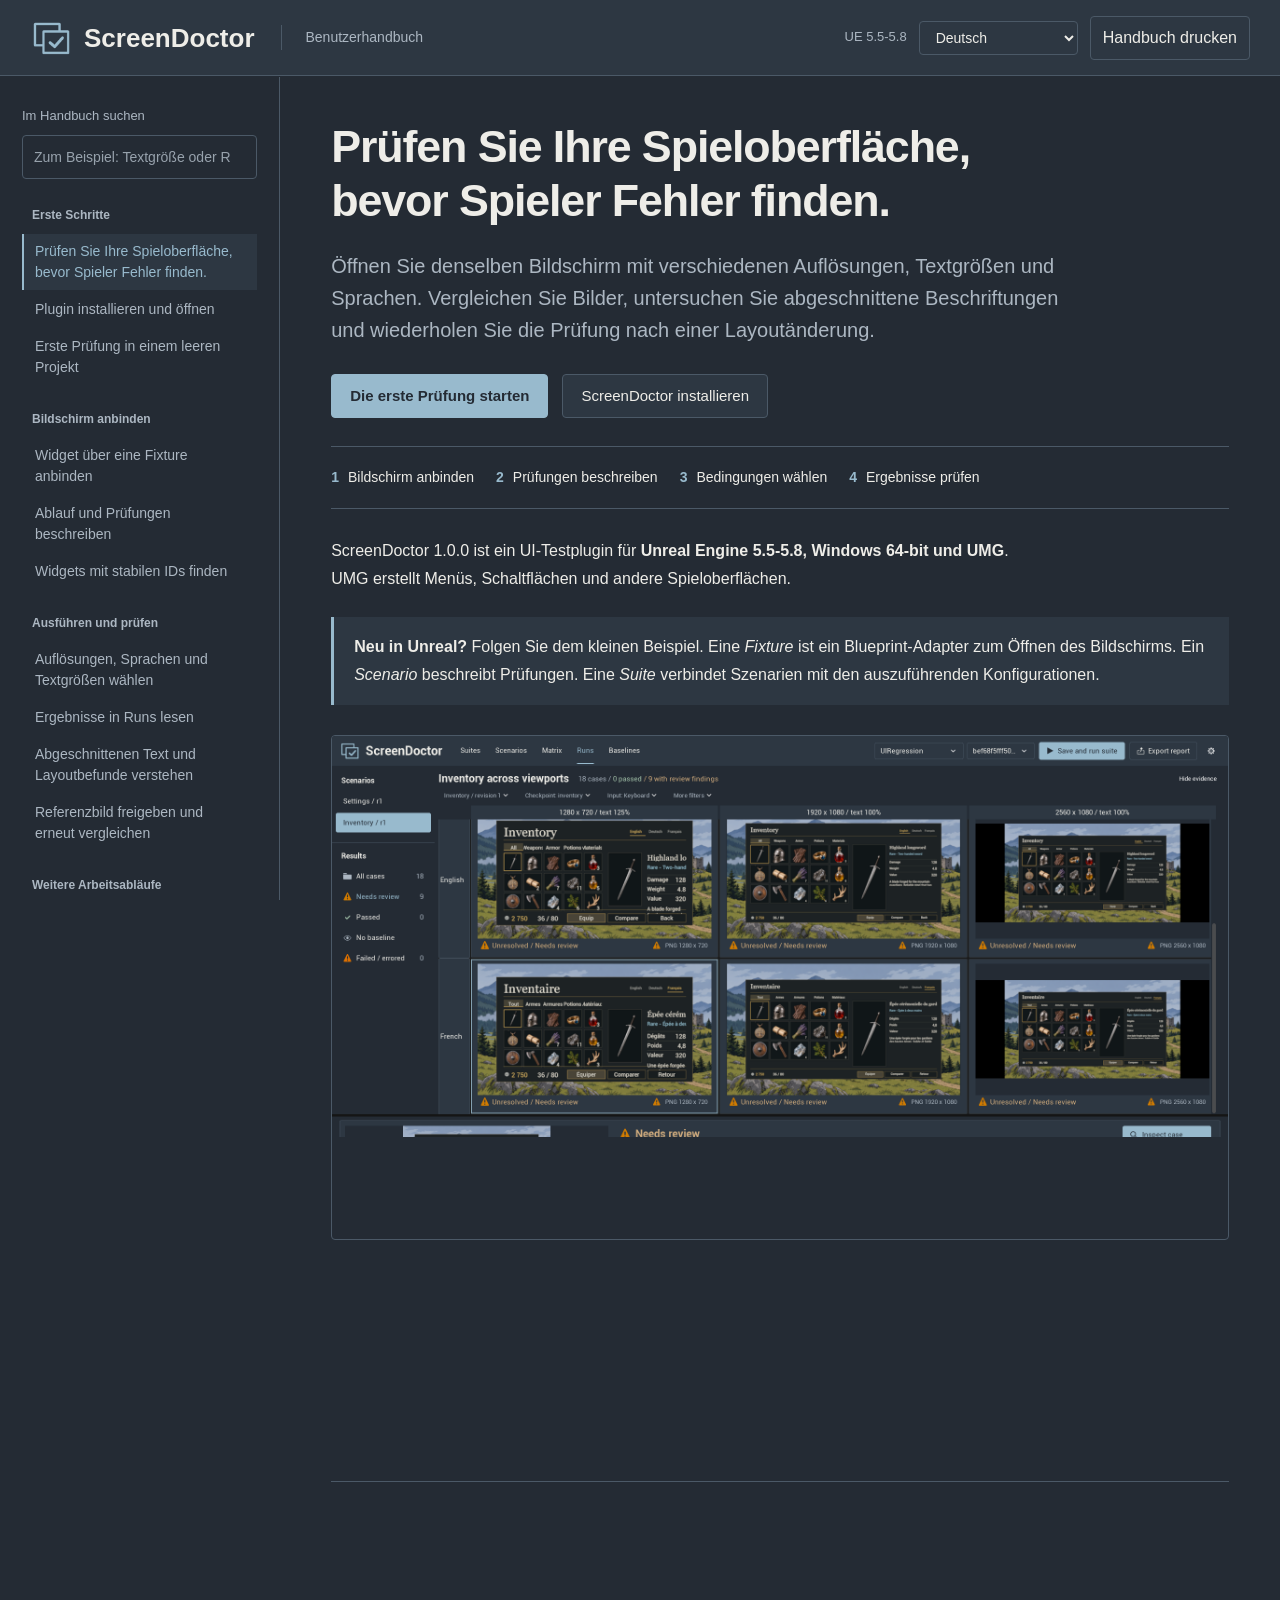
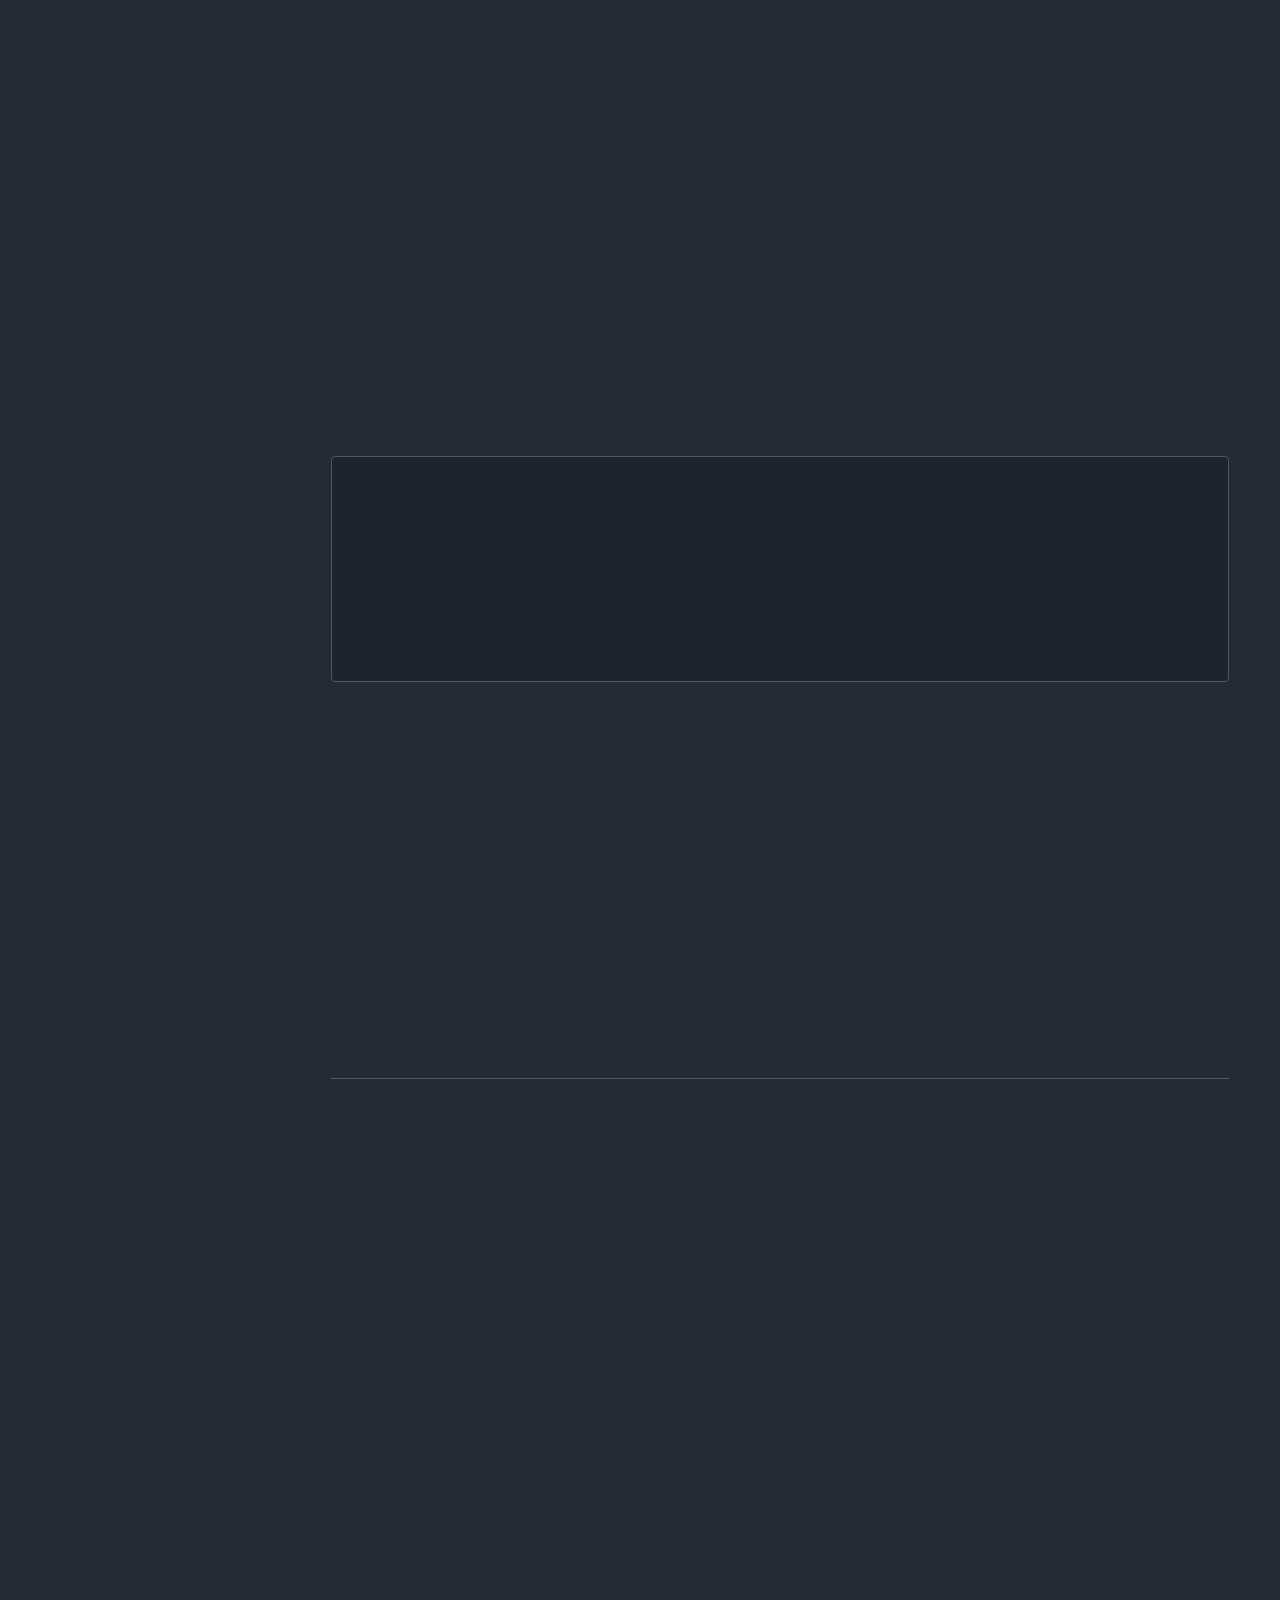
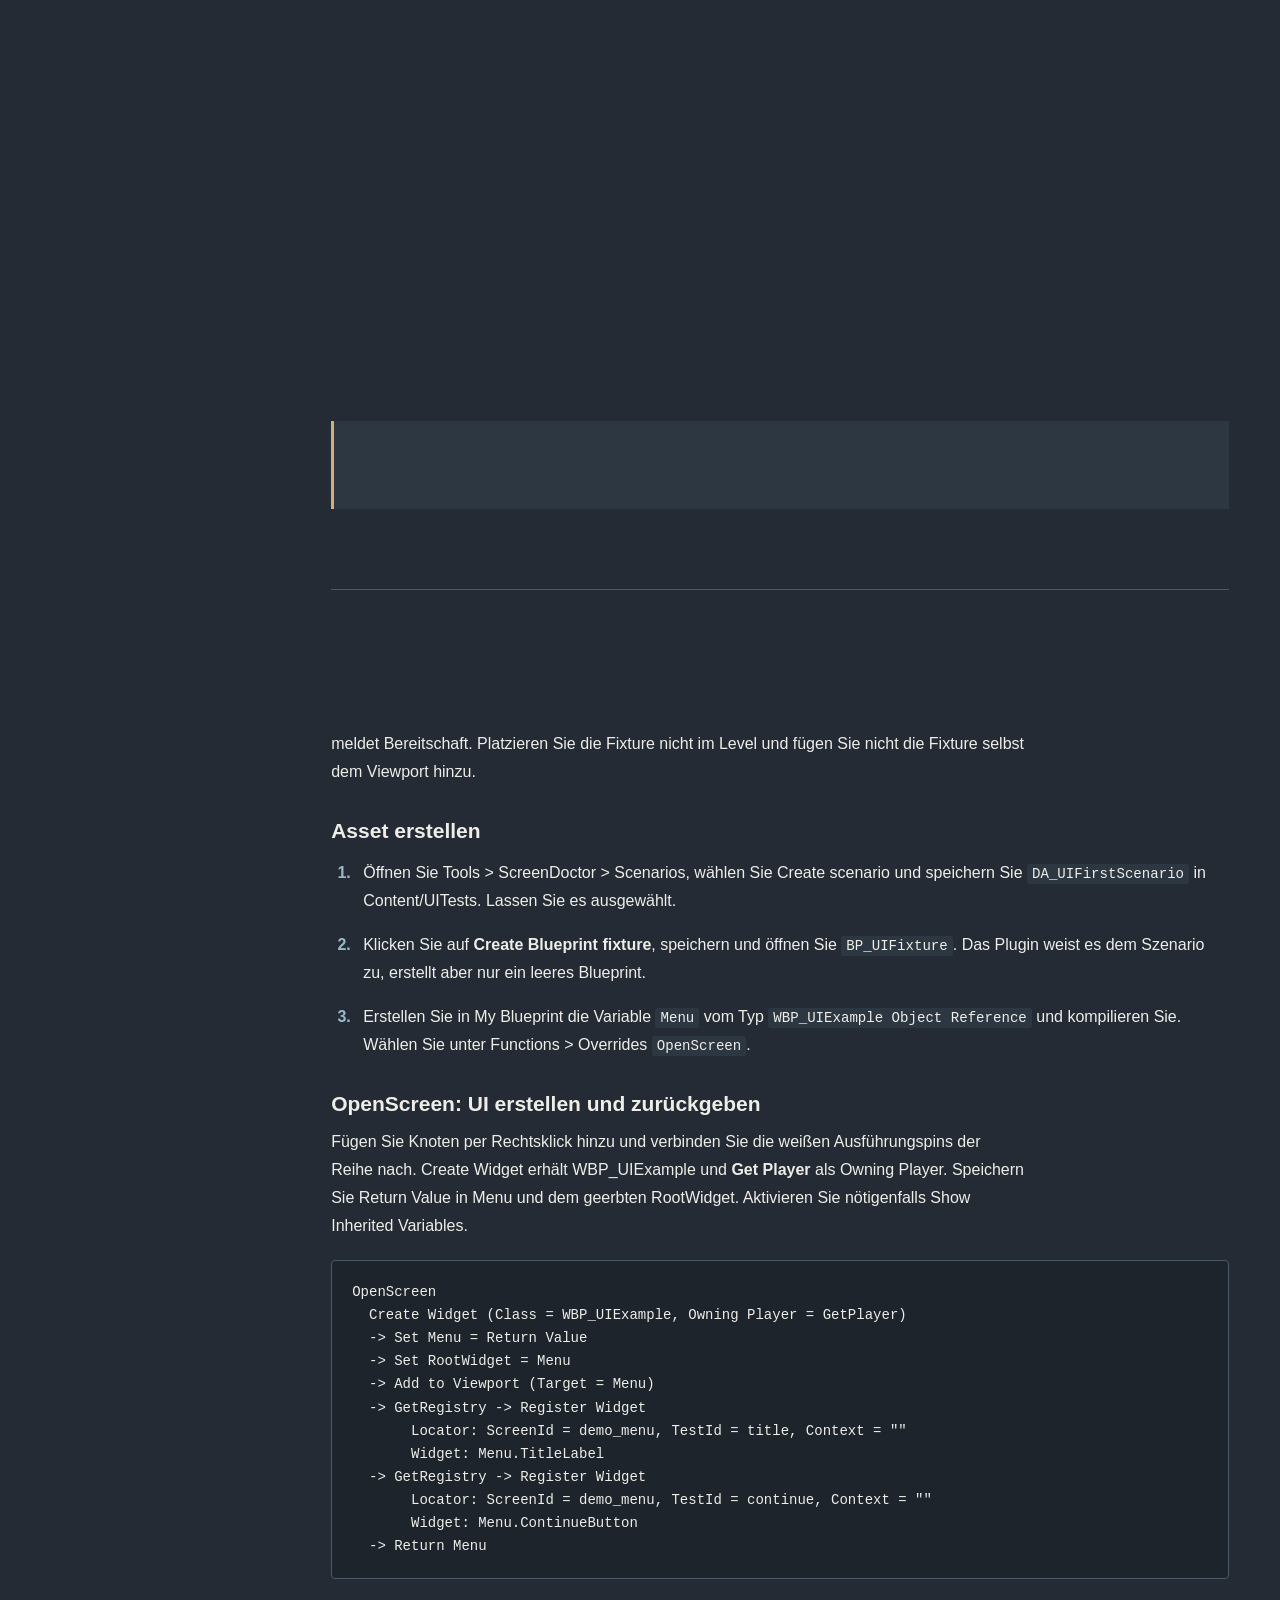
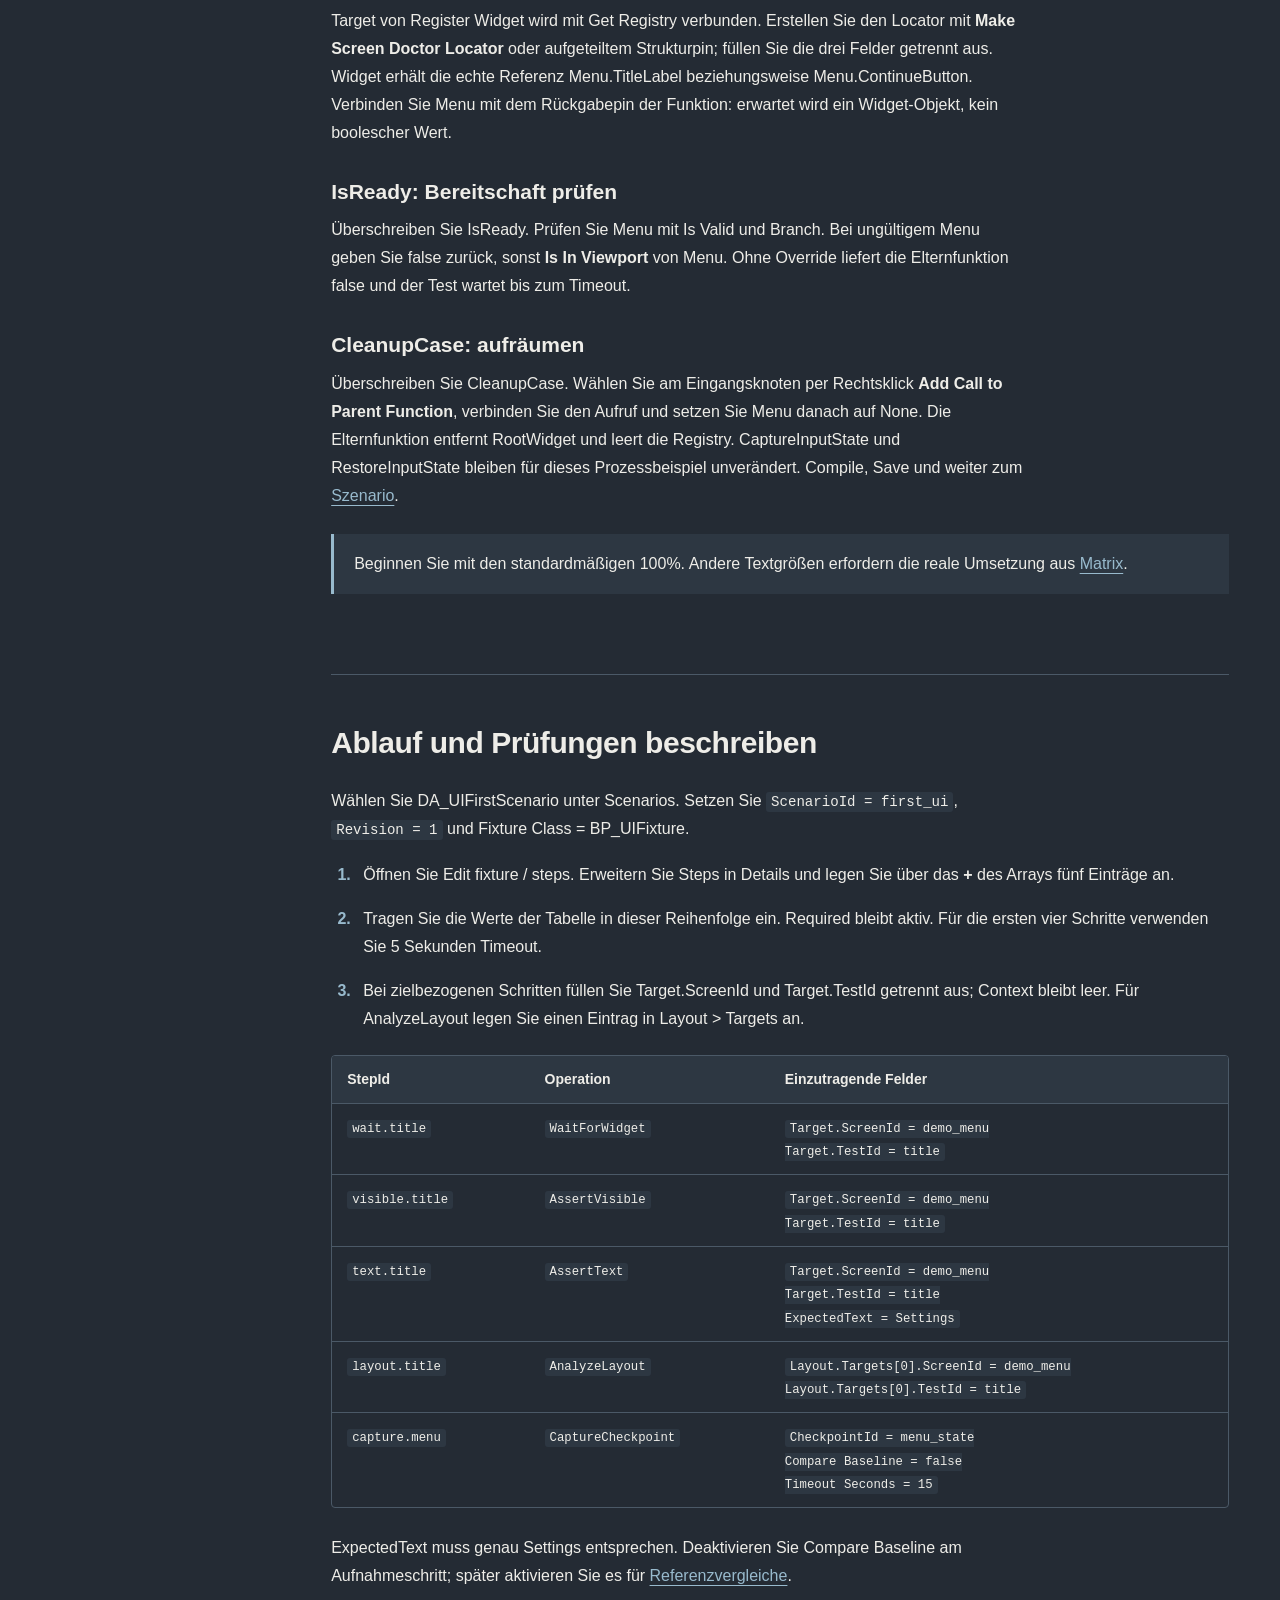
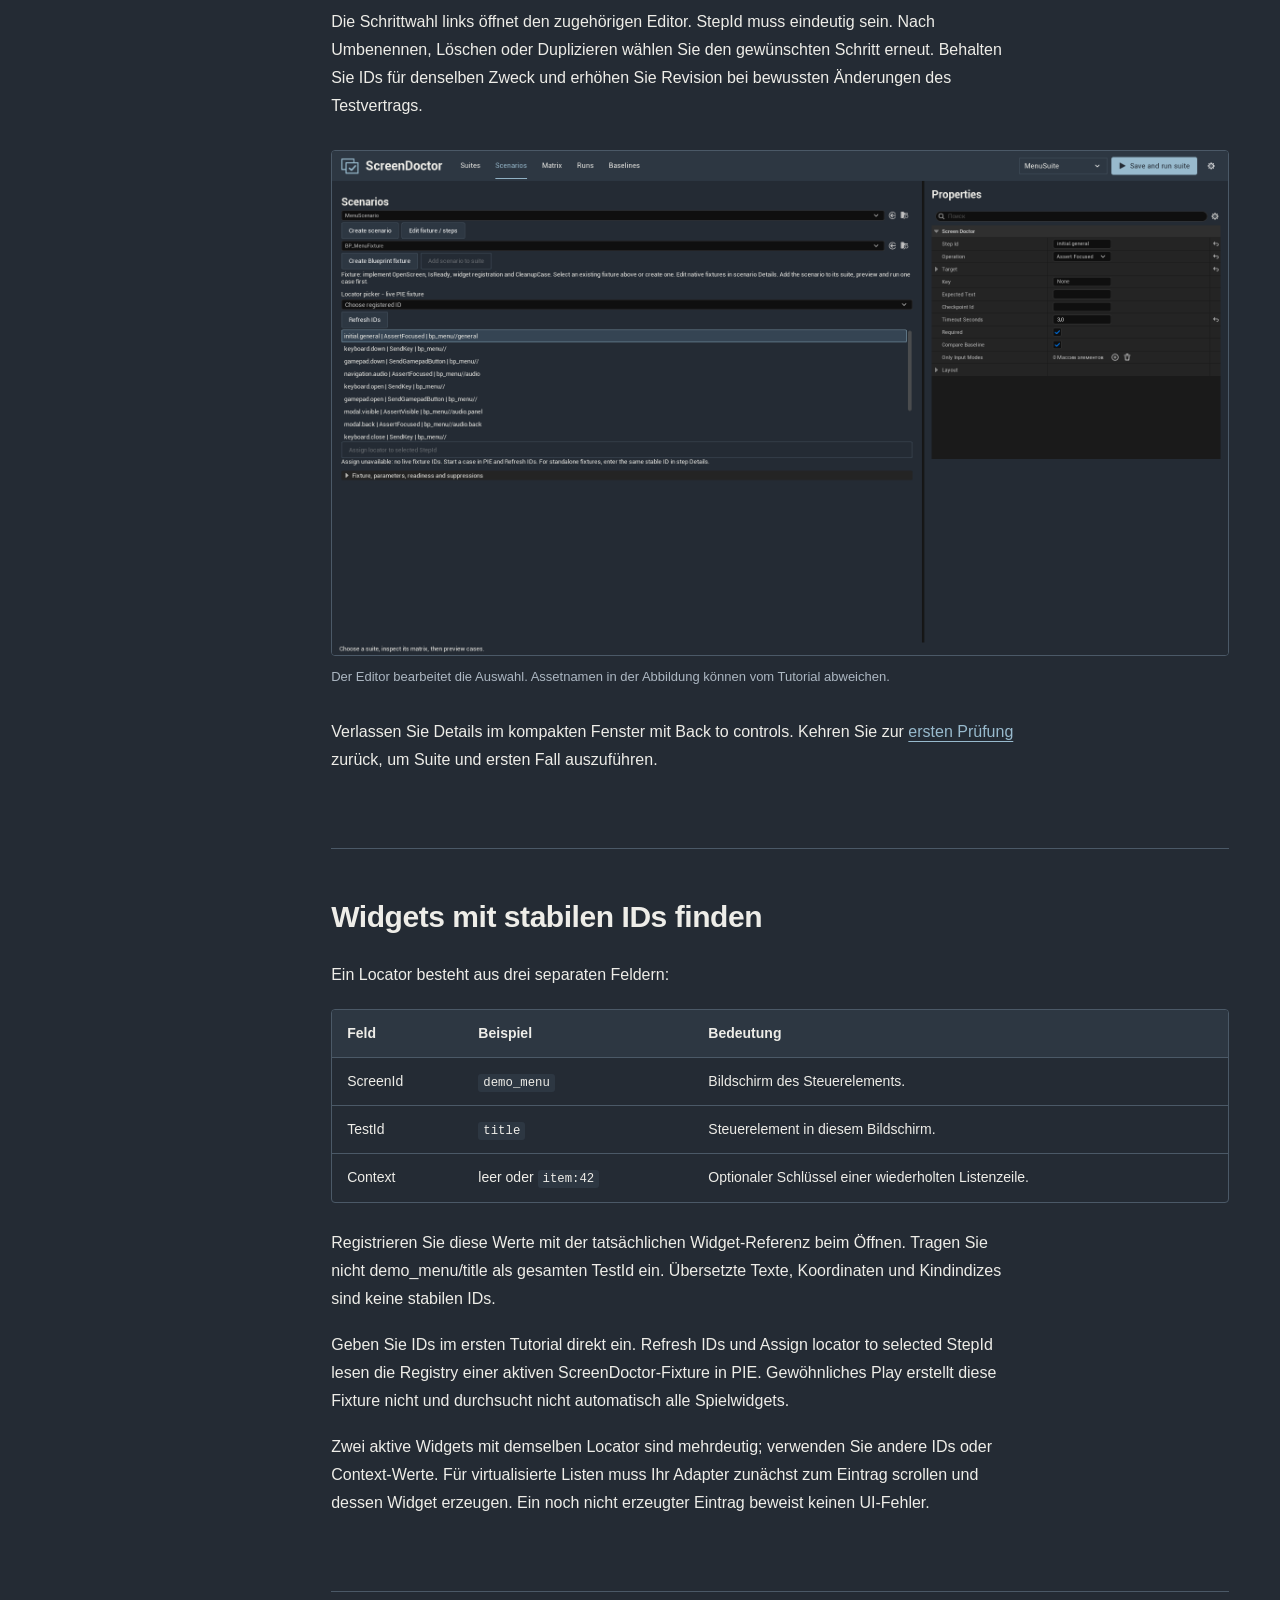
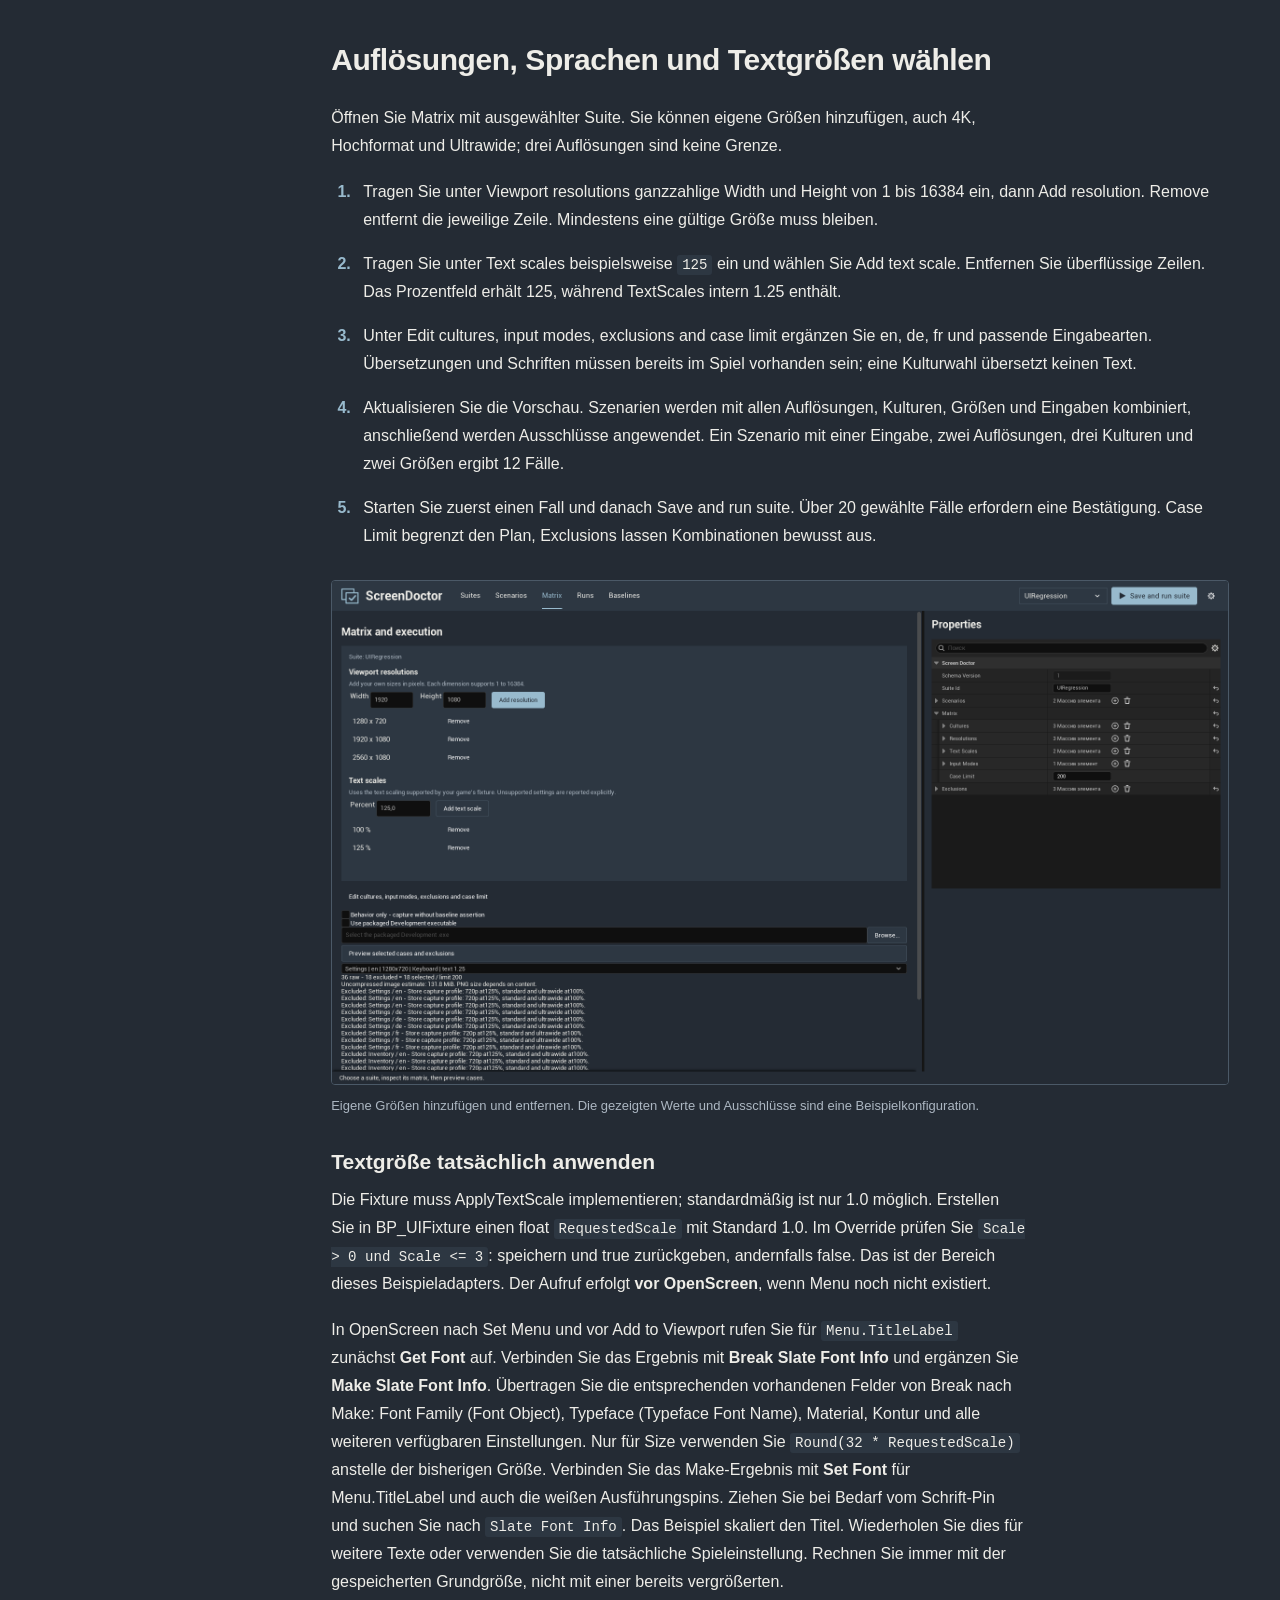
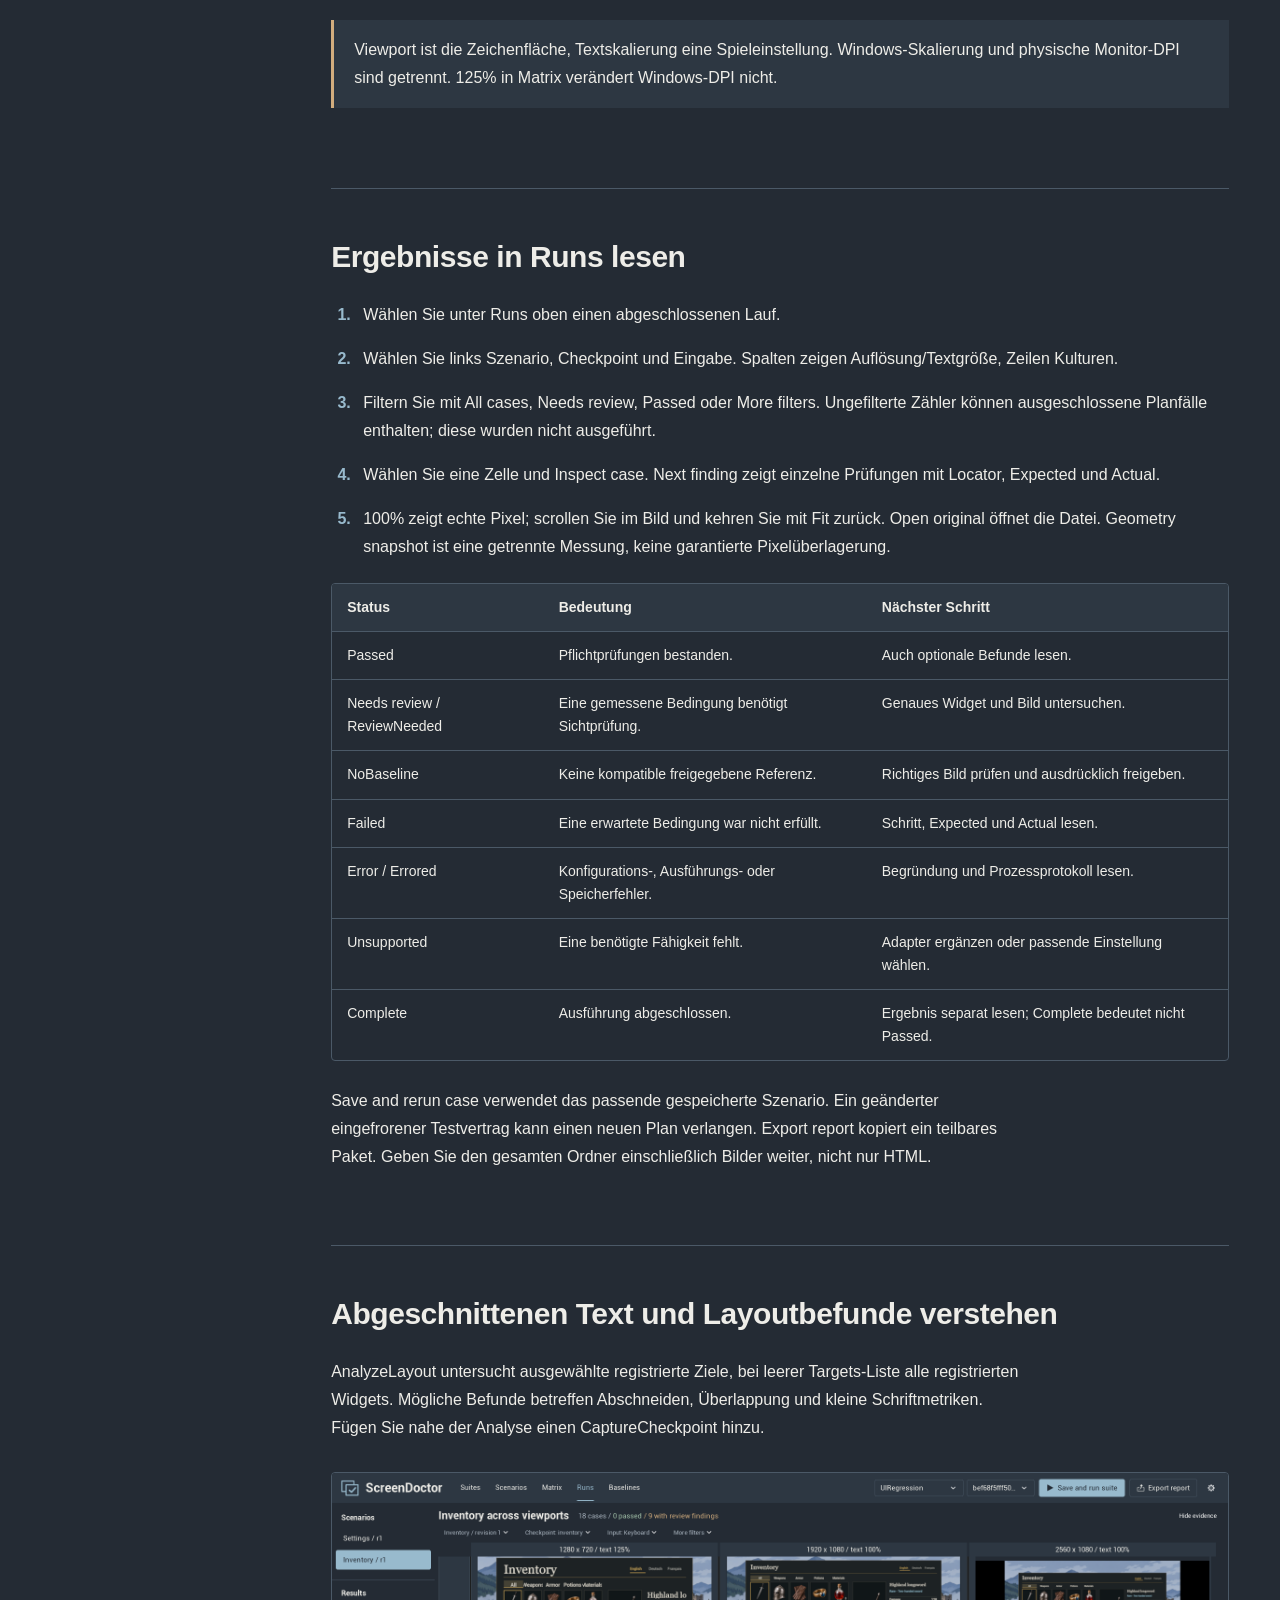
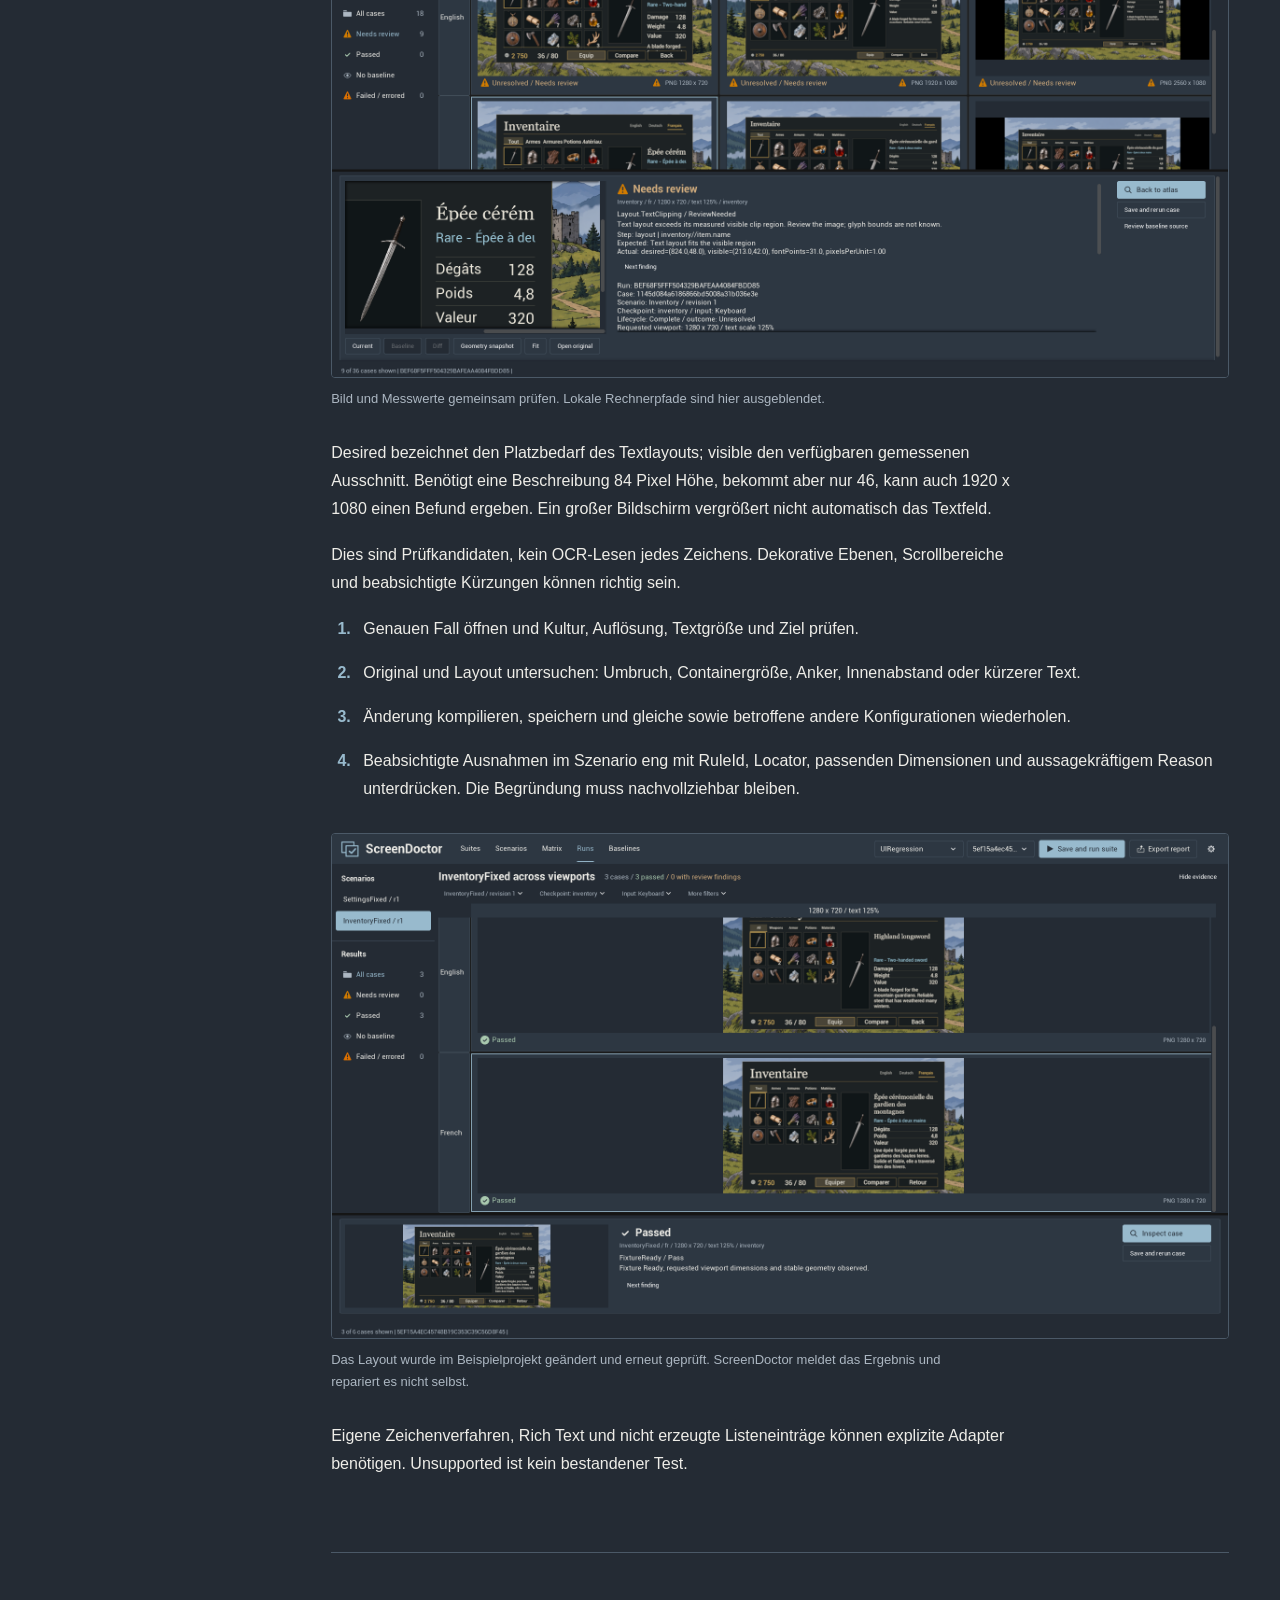
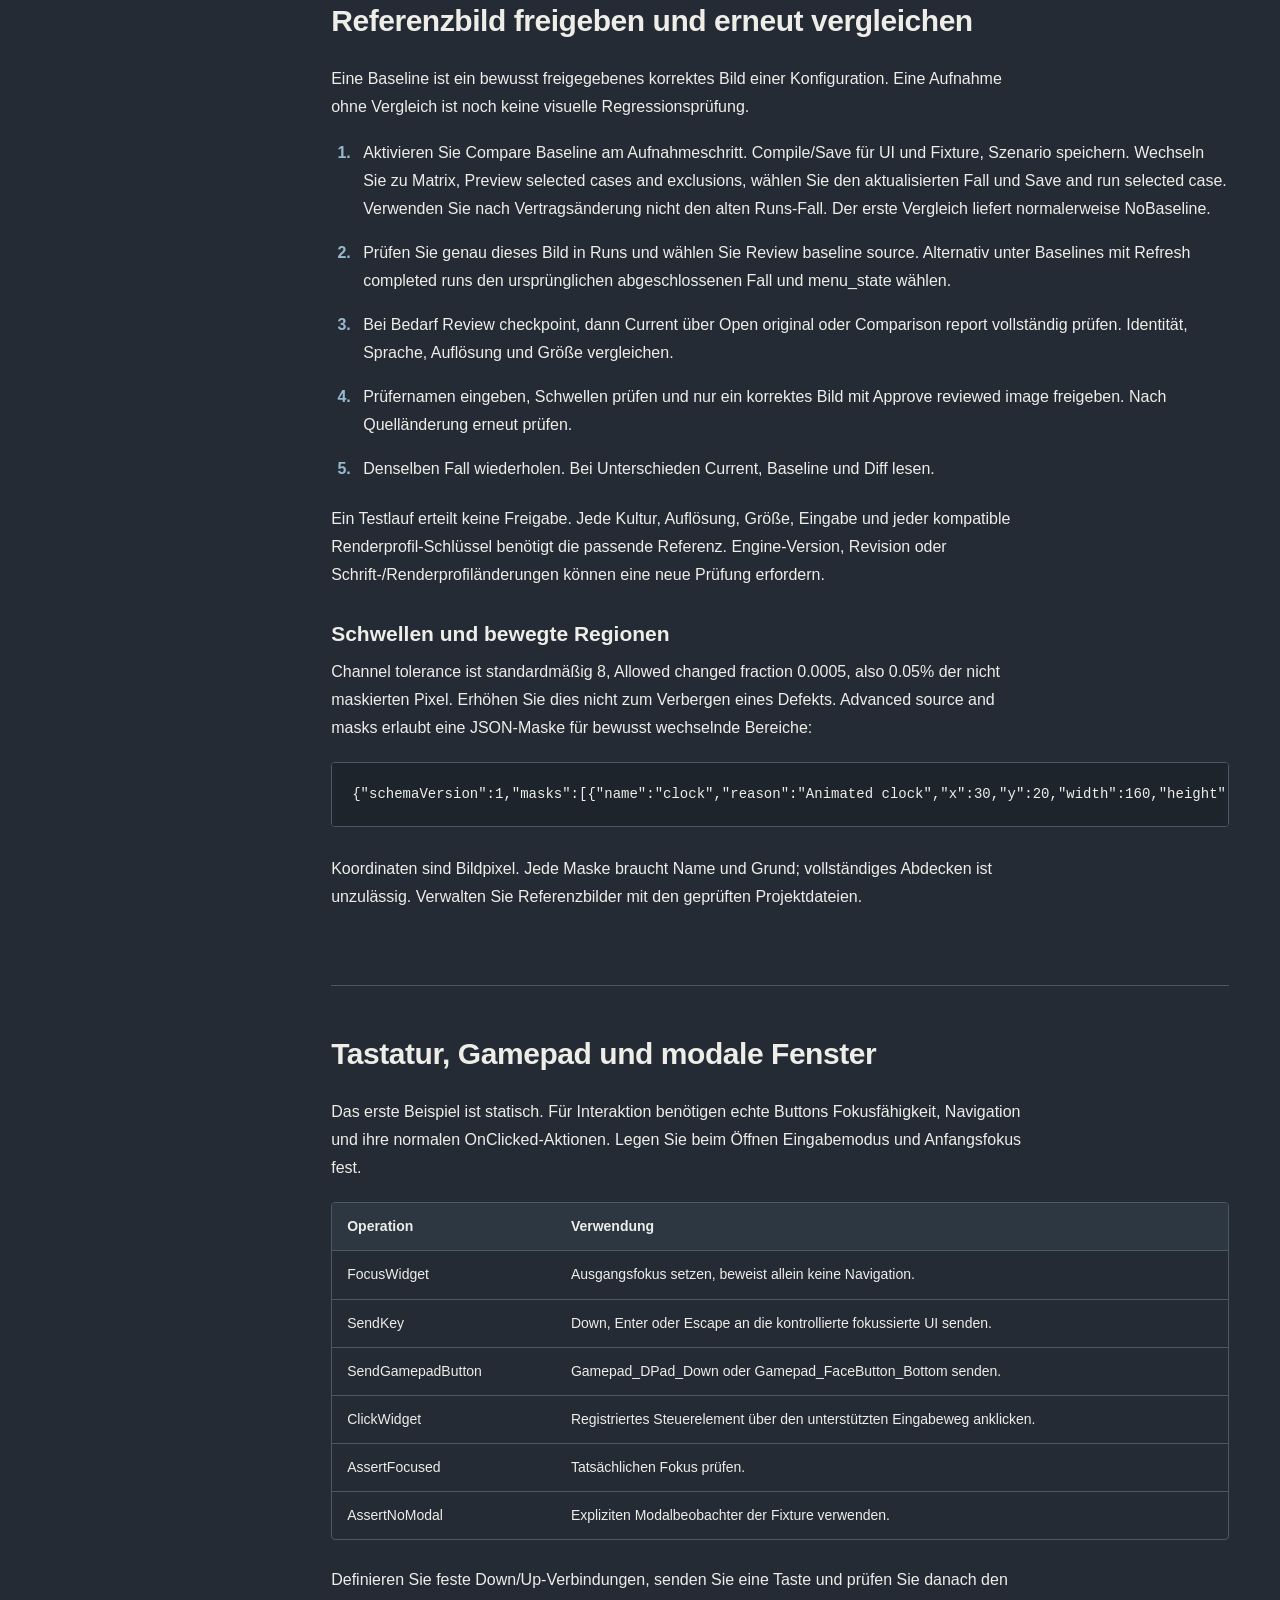
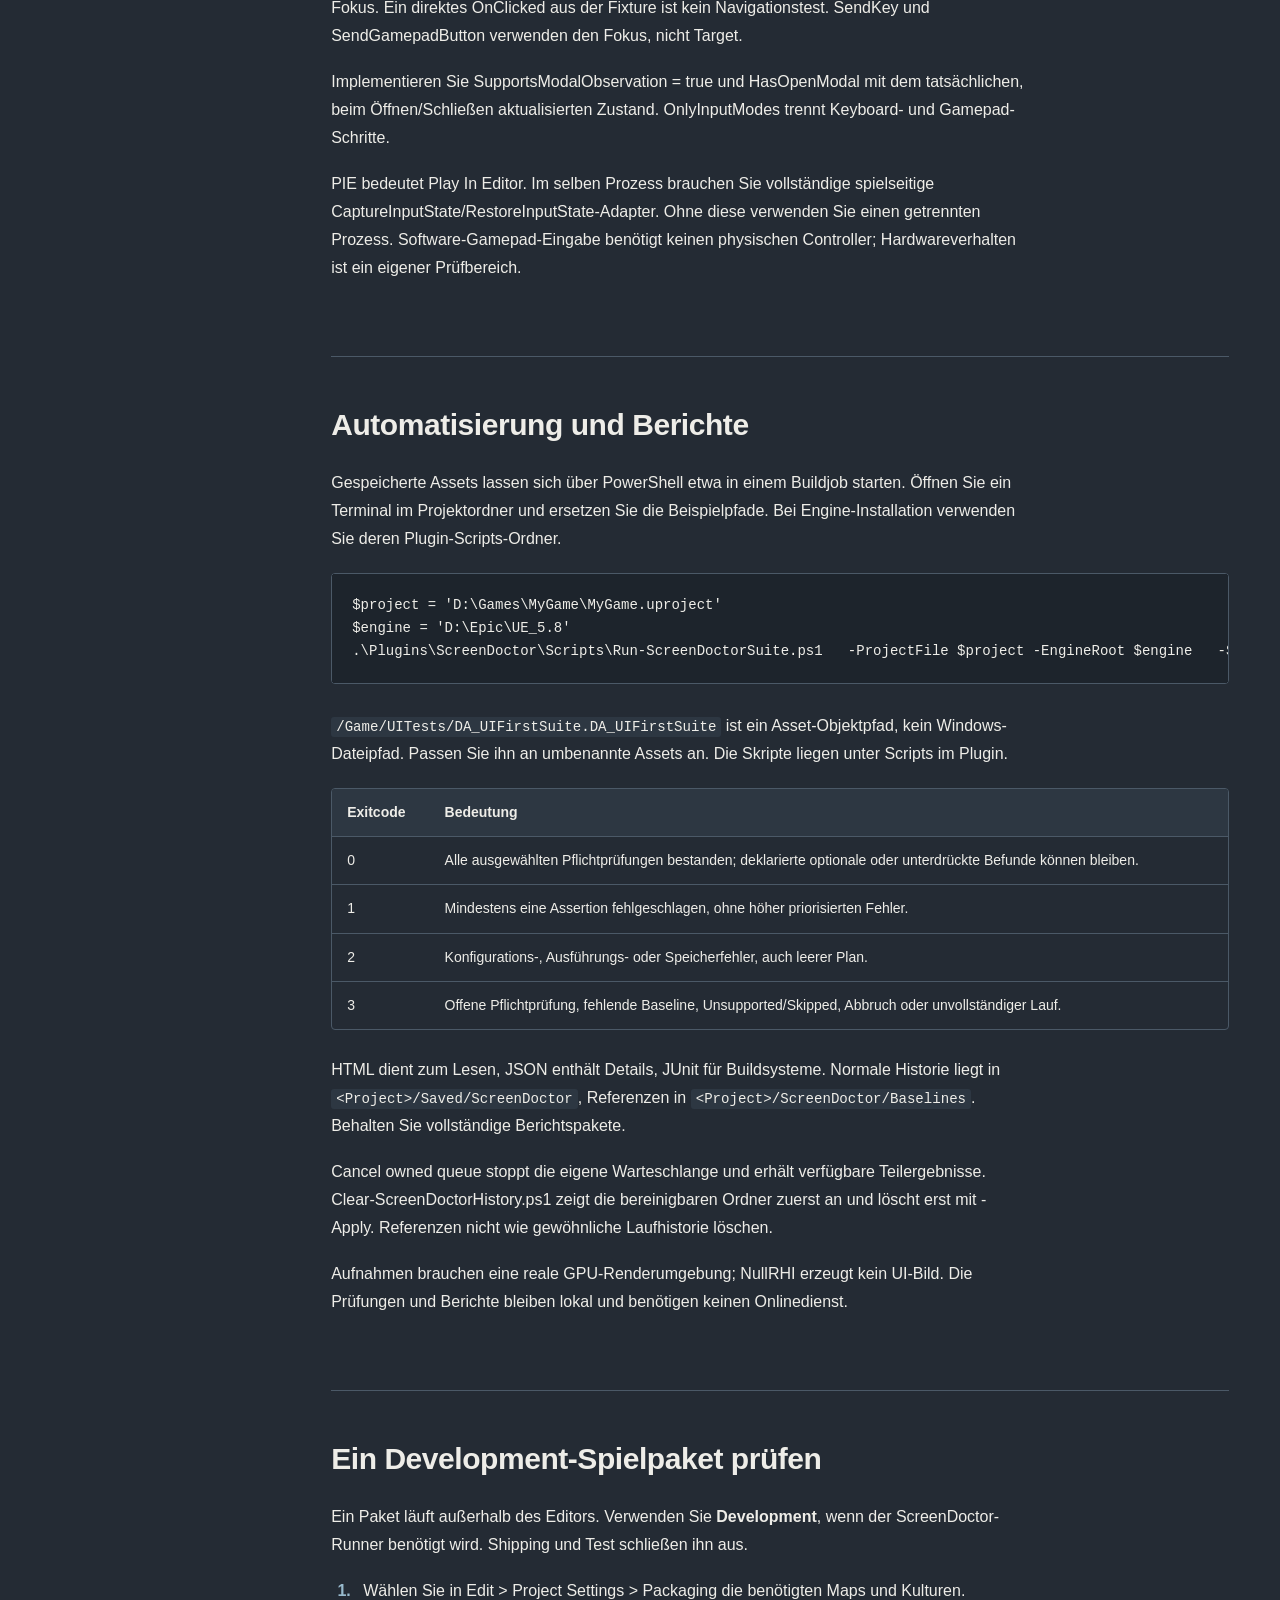
==== de/index.html @ 80ef2151 "Add ScreenDoctor user guide in nine languages" ====
<!doctype html>
<html lang="de"><head><meta charset="utf-8"><meta name="viewport" content="width=device-width,initial-scale=1"><meta name="color-scheme" content="dark"><meta name="site-root" content="../"><meta name="description" content="ScreenDoctor Schritt für Schritt: Installation, UMG-Anbindung, Auflösungen und Sprachen, Befunde prüfen und Referenzbilder freigeben."><title>ScreenDoctor | Benutzerhandbuch</title><link rel="icon" href="../assets/brand.png"><link rel="stylesheet" href="../assets/style.css"><script src="../assets/app.js" defer></script></head>
<body data-search-count="Gefundene Kapitel: {count}" data-search-empty="Keine Kapitel gefunden. Versuchen Sie einen kürzeren Suchbegriff.">
<a class="skip-link" href="#main">Zum Handbuch springen</a>
<header class="site-header"><a class="brand" href="#overview" aria-label="ScreenDoctor"><img src="../assets/brand.png" width="42" height="42" alt=""><span>ScreenDoctor</span></a><span class="header-label">Benutzerhandbuch</span><div class="header-actions"><span class="version">UE 5.5-5.8</span><label class="language-picker"><span class="visually-hidden">Sprache des Handbuchs</span><select id="doc-locale" aria-label="Sprache des Handbuchs"><option value="en">English</option><option value="zh-Hans">简体中文</option><option value="ru">Русский</option><option value="es">Español</option><option value="pt-BR">Português (Brasil)</option><option value="de" selected>Deutsch</option><option value="ja">日本語</option><option value="fr">Français</option><option value="ko">한국어</option></select></label><button type="button" id="print-guide">Handbuch drucken</button><button type="button" class="menu-button" id="menu-toggle" aria-controls="sidebar" aria-expanded="false">Menü</button></div></header>
<div class="site-layout"><aside class="sidebar" id="sidebar"><div class="search-box"><label for="doc-search">Im Handbuch suchen</label><input id="doc-search" type="search" placeholder="Zum Beispiel: Textgröße oder Referenz" autocomplete="off" aria-controls="search-results"><div id="search-results" hidden></div><p id="search-status" class="visually-hidden" role="status"></p></div><nav aria-label="Kapitel"><p class="nav-group">Erste Schritte</p><a href="#overview" aria-current="location">Prüfen Sie Ihre Spieloberfläche, bevor Spieler Fehler finden.</a>
<a href="#installation">Plugin installieren und öffnen</a>
<a href="#first-check">Erste Prüfung in einem leeren Projekt</a>
<p class="nav-group">Bildschirm anbinden</p><a href="#fixture">Widget über eine Fixture anbinden</a>
<a href="#scenarios">Ablauf und Prüfungen beschreiben</a>
<a href="#widgets">Widgets mit stabilen IDs finden</a>
<p class="nav-group">Ausführen und prüfen</p><a href="#matrix">Auflösungen, Sprachen und Textgrößen wählen</a>
<a href="#runs">Ergebnisse in Runs lesen</a>
<a href="#layout">Abgeschnittenen Text und Layoutbefunde verstehen</a>
<a href="#baselines">Referenzbild freigeben und erneut vergleichen</a>
<p class="nav-group">Weitere Arbeitsabläufe</p><a href="#input">Tastatur, Gamepad und modale Fenster</a>
<a href="#automation">Automatisierung und Berichte</a>
<a href="#packaging">Ein Development-Spielpaket prüfen</a>
<p class="nav-group">Hilfe und Nachschlagen</p><a href="#troubleshooting">Wenn etwas nicht funktioniert</a>
<a href="#faq">Häufige Fragen</a>
<a href="#reference">Begriffe, Registerkarten und Hilfe</a></nav><div class="sidebar-footer">ScreenDoctor 1.0.0<br>Unreal Engine 5.5 / 5.6 / 5.7 / 5.8<br>Windows 64-bit</div></aside><main id="main" tabindex="-1"><section class="doc-section overview" id="overview" aria-labelledby="overview-title"><h1 id="overview-title">Prüfen Sie Ihre Spieloberfläche, bevor Spieler Fehler finden.</h1><p class="lead">Öffnen Sie denselben Bildschirm mit verschiedenen Auflösungen, Textgrößen und Sprachen. Vergleichen Sie Bilder, untersuchen Sie abgeschnittene Beschriftungen und wiederholen Sie die Prüfung nach einer Layoutänderung.</p><div class="intro-actions"><a class="primary-link" href="#first-check">Die erste Prüfung starten</a><a class="secondary-link" href="#installation">ScreenDoctor installieren</a></div><div class="workflow"><span><b>1</b> Bildschirm anbinden</span><span><b>2</b> Prüfungen beschreiben</span><span><b>3</b> Bedingungen wählen</span><span><b>4</b> Ergebnisse prüfen</span></div><p>ScreenDoctor 1.0.0 ist ein UI-Testplugin für <strong>Unreal Engine 5.5-5.8, Windows 64-bit und UMG</strong>. UMG erstellt Menüs, Schaltflächen und andere Spieloberflächen.</p><div class="callout"><strong>Neu in Unreal?</strong> Folgen Sie dem kleinen Beispiel. Eine <em>Fixture</em> ist ein Blueprint-Adapter zum Öffnen des Bildschirms. Ein <em>Scenario</em> beschreibt Prüfungen. Eine <em>Suite</em> verbindet Szenarien mit den auszuführenden Konfigurationen.</div><figure class="screenshot"><a href="../assets/screens/inventory-comparison.png" target="_blank" rel="noopener"><img src="../assets/screens/inventory-comparison.png" alt="ScreenDoctor zeigt ein Inventar bei drei Auflösungen mit englischen und französischen Zeilen." width="1920" height="1080" loading="lazy"></a><figcaption>Der Runs-Atlas vergleicht echte Aufnahmen. Der Fantasy-Bildschirm veranschaulicht den Ablauf; im Tutorial erstellen Sie ein eigenes Widget.</figcaption></figure><p>Das Plugin führt beschriebene Abläufe aus. Es erkundet nicht selbst alle Menüs und repariert die UI nicht automatisch. Erklärungen sind übersetzt; englische Schaltflächen- und Blueprint-Namen bleiben zum Wiederfinden erhalten.</p></section>
<section class="doc-section" id="installation" aria-labelledby="installation-title"><h2 id="installation-title">Plugin installieren und öffnen</h2><h3>Passende Engine wählen</h3><p>Verwenden Sie das ScreenDoctor-Paket für Ihre Unreal-Version: <strong>5.5, 5.6, 5.7 oder 5.8</strong>. Im Epic Games Launcher steht die Version unter der Installation in <strong>Unreal Engine &gt; Library</strong>.</p><h3>Über Fab installieren</h3><ol class="steps"><li>Schließen Sie Unreal Editor. Suchen Sie ScreenDoctor in Ihrer Fab-Bibliothek im Epic Games Launcher und installieren Sie es für die Engine des Projekts.</li><li>Öffnen Sie das Projekt und <strong>Edit &gt; Plugins</strong>. Aktivieren Sie ScreenDoctor bei Bedarf und starten Sie den Editor neu.</li><li>Öffnen Sie <strong>Tools &gt; ScreenDoctor</strong>.</li></ol><h3>Projektinstallation aus ZIP</h3><p>Der Projektordner enthält die Datei <code>.uproject</code>. Erstellen Sie darin bei Bedarf <code>Plugins</code>, schließen Sie Unreal und entpacken Sie mit dieser Struktur:</p><pre><code>MyGame/
  MyGame.uproject
  Content/
  Plugins/
    ScreenDoctor/
      ScreenDoctor.uplugin
      Resources/
      Source/</code></pre><p>Öffnen Sie das Projekt, aktivieren Sie ScreenDoctor unter Edit &gt; Plugins, starten Sie neu und öffnen Sie Tools &gt; ScreenDoctor. Kompilierte Pakete enthalten außerdem Binaries. Installieren Sie nur eine Kopie, in der Engine oder im Projekt. Reine Quellpakete benötigen passende Visual-Studio-C++-Werkzeuge und das Windows SDK, auch bei Blueprint-Projekten. Ohne eigenen Build verwenden Sie das passende kompilierte Paket.</p><h3>Noch kein Projekt?</h3><p>Wählen Sie beim Unreal-Start <strong>Games &gt; Blank &gt; Blueprint</strong>, vergeben Sie einen Namen und klicken Sie auf Create. Merken Sie sich den Speicherort. <strong>Content Drawer</strong> unten im Editor oder <strong>Strg+Leertaste</strong> zeigt Assets: gespeicherte Projektelemente wie Widgets und Testszenarien.</p></section>
<section class="doc-section" id="first-check" aria-labelledby="first-check-title"><h2 id="first-check-title">Erste Prüfung in einem leeren Projekt</h2><p>Beginnen Sie mit einem Bildschirm, einer Sprache und einer Auflösung. Für dieses Beispiel ist kein C++ nötig. Die Anleitung verwendet englische Unreal-Menü- und Knotennamen.</p><ol class="steps"><li>Öffnen Sie Content Drawer &gt; Content. Erstellen Sie über Rechtsklick und <strong>New Folder</strong> den Ordner <code>UITests</code>.</li><li>Wählen Sie darin <strong>User Interface &gt; Widget Blueprint</strong> und bei der Elternauswahl <strong>User Widget</strong>. Nennen Sie das Asset <code>WBP_UIExample</code> und öffnen Sie es.</li><li>Fügen Sie im Designer ein Canvas Panel als Wurzel hinzu, falls keines vorhanden ist. Darin erstellen Sie Text, benennen es in Hierarchy <code>TitleLabel</code> und aktivieren <strong>Is Variable</strong>. Text genau <code>Settings</code>, Schriftgröße 32, Canvas-Position <code>X=100, Y=100</code>, Größe <code>600 x 100</code>.</li><li>Fügen Sie einen Button als weiteres Canvas-Kind hinzu: <code>ContinueButton</code>, Is Variable und Is Focusable aktiv, Position <code>X=100, Y=250</code>, Größe <code>300 x 70</code>. Sein Text-Kind zeigt Continue. Titel und Button liegen nebeneinander in der Hierarchie, nicht ineinander.</li><li>Klicken Sie auf <strong>Compile</strong> und <strong>Save</strong>.</li><li>Bearbeiten Sie <a href="#fixture">Widget anbinden</a> und <a href="#scenarios">Szenario beschreiben</a> und kehren Sie danach hierher zurück.</li><li>Wählen Sie unter Suites <strong>Create suite</strong> und speichern Sie <code>DA_UIFirstSuite</code> in Content/UITests. Öffnen Sie <strong>Edit suite properties</strong>, setzen Sie <code>SuiteId = first_ui_suite</code> und verwenden Sie im kompakten Fenster <strong>Back to controls</strong>. Wählen Sie unter Scenarios DA_UIFirstScenario und <strong>Add scenario to suite</strong>.</li><li>Fügen Sie unter Matrix mit Add resolution <code>1280 x 720</code> hinzu und entfernen Sie die anfänglichen 1280 x 800 mit Remove. Behalten Sie 100%, <code>en</code> und <code>Keyboard</code>. Sprache und Eingabe ändern Sie über <strong>Edit cultures, input modes, exclusions and case limit</strong>; bei Bedarf danach Back to controls. Packaged-Ausführung bleibt aus.</li><li>Klicken Sie auf <strong>Preview selected cases and exclusions</strong>, wählen Sie den einzigen Fall und <strong>Save and run selected case</strong>. Das Widget öffnet sich im eigenen Testprozess; die normale Play-Schaltfläche ist nicht nötig.</li><li>Wählen Sie in Runs das abgeschlossene Ergebnis und sein Bild. Prüfen Sie die fünf Schritte und <code>menu_state</code>. Dieses erste Bild wird ohne Referenzvergleich gespeichert und beweist noch keine visuelle Übereinstimmung.</li></ol><div class="callout warning">Kompilieren und speichern Sie Widget und Fixture vor dem Start. Run speichert Suite und Scenario, aber nicht automatisch alle Spiel-Blueprints.</div></section>
<section class="doc-section" id="fixture" aria-labelledby="fixture-title"><h2 id="fixture-title">Widget über eine Fixture anbinden</h2><p>Eine Fixture basiert auf <code>ScreenDoctorFixture</code>. Sie öffnet das UI, registriert Steuerelemente und meldet Bereitschaft. Platzieren Sie die Fixture nicht im Level und fügen Sie nicht die Fixture selbst dem Viewport hinzu.</p><h3>Asset erstellen</h3><ol class="steps"><li>Öffnen Sie Tools &gt; ScreenDoctor &gt; Scenarios, wählen Sie Create scenario und speichern Sie <code>DA_UIFirstScenario</code> in Content/UITests. Lassen Sie es ausgewählt.</li><li>Klicken Sie auf <strong>Create Blueprint fixture</strong>, speichern und öffnen Sie <code>BP_UIFixture</code>. Das Plugin weist es dem Szenario zu, erstellt aber nur ein leeres Blueprint.</li><li>Erstellen Sie in My Blueprint die Variable <code>Menu</code> vom Typ <code>WBP_UIExample Object Reference</code> und kompilieren Sie. Wählen Sie unter Functions &gt; Overrides <code>OpenScreen</code>.</li></ol><h3>OpenScreen: UI erstellen und zurückgeben</h3><p>Fügen Sie Knoten per Rechtsklick hinzu und verbinden Sie die weißen Ausführungspins der Reihe nach. Create Widget erhält WBP_UIExample und <strong>Get Player</strong> als Owning Player. Speichern Sie Return Value in Menu und dem geerbten RootWidget. Aktivieren Sie nötigenfalls Show Inherited Variables.</p><pre><code>OpenScreen
  Create Widget (Class = WBP_UIExample, Owning Player = GetPlayer)
  -&gt; Set Menu = Return Value
  -&gt; Set RootWidget = Menu
  -&gt; Add to Viewport (Target = Menu)
  -&gt; GetRegistry -&gt; Register Widget
       Locator: ScreenId = demo_menu, TestId = title, Context = ""
       Widget: Menu.TitleLabel
  -&gt; GetRegistry -&gt; Register Widget
       Locator: ScreenId = demo_menu, TestId = continue, Context = ""
       Widget: Menu.ContinueButton
  -&gt; Return Menu</code></pre><p>Target von Register Widget wird mit Get Registry verbunden. Erstellen Sie den Locator mit <strong>Make Screen Doctor Locator</strong> oder aufgeteiltem Strukturpin; füllen Sie die drei Felder getrennt aus. Widget erhält die echte Referenz Menu.TitleLabel beziehungsweise Menu.ContinueButton. Verbinden Sie Menu mit dem Rückgabepin der Funktion: erwartet wird ein Widget-Objekt, kein boolescher Wert.</p><h3>IsReady: Bereitschaft prüfen</h3><p>Überschreiben Sie IsReady. Prüfen Sie Menu mit Is Valid und Branch. Bei ungültigem Menu geben Sie false zurück, sonst <strong>Is In Viewport</strong> von Menu. Ohne Override liefert die Elternfunktion false und der Test wartet bis zum Timeout.</p><h3>CleanupCase: aufräumen</h3><p>Überschreiben Sie CleanupCase. Wählen Sie am Eingangsknoten per Rechtsklick <strong>Add Call to Parent Function</strong>, verbinden Sie den Aufruf und setzen Sie Menu danach auf None. Die Elternfunktion entfernt RootWidget und leert die Registry. CaptureInputState und RestoreInputState bleiben für dieses Prozessbeispiel unverändert. Compile, Save und weiter zum <a href="#scenarios">Szenario</a>.</p><div class="callout">Beginnen Sie mit den standardmäßigen 100%. Andere Textgrößen erfordern die reale Umsetzung aus <a href="#matrix">Matrix</a>.</div></section>
<section class="doc-section" id="scenarios" aria-labelledby="scenarios-title"><h2 id="scenarios-title">Ablauf und Prüfungen beschreiben</h2><p>Wählen Sie DA_UIFirstScenario unter Scenarios. Setzen Sie <code>ScenarioId = first_ui</code>, <code>Revision = 1</code> und Fixture Class = BP_UIFixture.</p><ol class="steps"><li>Öffnen Sie Edit fixture / steps. Erweitern Sie Steps in Details und legen Sie über das <strong>+</strong> des Arrays fünf Einträge an.</li><li>Tragen Sie die Werte der Tabelle in dieser Reihenfolge ein. Required bleibt aktiv. Für die ersten vier Schritte verwenden Sie 5 Sekunden Timeout.</li><li>Bei zielbezogenen Schritten füllen Sie Target.ScreenId und Target.TestId getrennt aus; Context bleibt leer. Für AnalyzeLayout legen Sie einen Eintrag in Layout &gt; Targets an.</li></ol><div class="table-scroll"><table><thead><tr><th scope="col">StepId</th><th scope="col">Operation</th><th scope="col">Einzutragende Felder</th></tr></thead><tbody><tr><td><code>wait.title</code></td><td><code>WaitForWidget</code></td><td><code>Target.ScreenId = demo_menu<br>Target.TestId = title</code></td></tr><tr><td><code>visible.title</code></td><td><code>AssertVisible</code></td><td><code>Target.ScreenId = demo_menu<br>Target.TestId = title</code></td></tr><tr><td><code>text.title</code></td><td><code>AssertText</code></td><td><code>Target.ScreenId = demo_menu<br>Target.TestId = title<br>ExpectedText = Settings</code></td></tr><tr><td><code>layout.title</code></td><td><code>AnalyzeLayout</code></td><td><code>Layout.Targets[0].ScreenId = demo_menu<br>Layout.Targets[0].TestId = title</code></td></tr><tr><td><code>capture.menu</code></td><td><code>CaptureCheckpoint</code></td><td><code>CheckpointId = menu_state<br>Compare Baseline = false<br>Timeout Seconds = 15</code></td></tr></tbody></table></div><p>ExpectedText muss genau Settings entsprechen. Deaktivieren Sie Compare Baseline am Aufnahmeschritt; später aktivieren Sie es für <a href="#baselines">Referenzvergleiche</a>.</p><p>Die Schrittwahl links öffnet den zugehörigen Editor. StepId muss eindeutig sein. Nach Umbenennen, Löschen oder Duplizieren wählen Sie den gewünschten Schritt erneut. Behalten Sie IDs für denselben Zweck und erhöhen Sie Revision bei bewussten Änderungen des Testvertrags.</p><figure class="screenshot"><a href="../assets/screens/scenarios.png" target="_blank" rel="noopener"><img src="../assets/screens/scenarios.png" alt="Scenarios mit Schrittliste und Eigenschaften des ausgewählten Schritts." width="1920" height="1080" loading="lazy"></a><figcaption>Der Editor bearbeitet die Auswahl. Assetnamen in der Abbildung können vom Tutorial abweichen.</figcaption></figure><p>Verlassen Sie Details im kompakten Fenster mit Back to controls. Kehren Sie zur <a href="#first-check">ersten Prüfung</a> zurück, um Suite und ersten Fall auszuführen.</p></section>
<section class="doc-section" id="widgets" aria-labelledby="widgets-title"><h2 id="widgets-title">Widgets mit stabilen IDs finden</h2><p>Ein Locator besteht aus drei separaten Feldern:</p><div class="table-scroll"><table><thead><tr><th scope="col">Feld</th><th scope="col">Beispiel</th><th scope="col">Bedeutung</th></tr></thead><tbody><tr><td>ScreenId</td><td><code>demo_menu</code></td><td>Bildschirm des Steuerelements.</td></tr><tr><td>TestId</td><td><code>title</code></td><td>Steuerelement in diesem Bildschirm.</td></tr><tr><td>Context</td><td>leer oder <code>item:42</code></td><td>Optionaler Schlüssel einer wiederholten Listenzeile.</td></tr></tbody></table></div><p>Registrieren Sie diese Werte mit der tatsächlichen Widget-Referenz beim Öffnen. Tragen Sie nicht demo_menu/title als gesamten TestId ein. Übersetzte Texte, Koordinaten und Kindindizes sind keine stabilen IDs.</p><p>Geben Sie IDs im ersten Tutorial direkt ein. Refresh IDs und Assign locator to selected StepId lesen die Registry einer aktiven ScreenDoctor-Fixture in PIE. Gewöhnliches Play erstellt diese Fixture nicht und durchsucht nicht automatisch alle Spielwidgets.</p><p>Zwei aktive Widgets mit demselben Locator sind mehrdeutig; verwenden Sie andere IDs oder Context-Werte. Für virtualisierte Listen muss Ihr Adapter zunächst zum Eintrag scrollen und dessen Widget erzeugen. Ein noch nicht erzeugter Eintrag beweist keinen UI-Fehler.</p></section>
<section class="doc-section" id="matrix" aria-labelledby="matrix-title"><h2 id="matrix-title">Auflösungen, Sprachen und Textgrößen wählen</h2><p>Öffnen Sie Matrix mit ausgewählter Suite. Sie können eigene Größen hinzufügen, auch 4K, Hochformat und Ultrawide; drei Auflösungen sind keine Grenze.</p><ol class="steps"><li>Tragen Sie unter Viewport resolutions ganzzahlige Width und Height von 1 bis 16384 ein, dann Add resolution. Remove entfernt die jeweilige Zeile. Mindestens eine gültige Größe muss bleiben.</li><li>Tragen Sie unter Text scales beispielsweise <code>125</code> ein und wählen Sie Add text scale. Entfernen Sie überflüssige Zeilen. Das Prozentfeld erhält 125, während TextScales intern 1.25 enthält.</li><li>Unter Edit cultures, input modes, exclusions and case limit ergänzen Sie en, de, fr und passende Eingabearten. Übersetzungen und Schriften müssen bereits im Spiel vorhanden sein; eine Kulturwahl übersetzt keinen Text.</li><li>Aktualisieren Sie die Vorschau. Szenarien werden mit allen Auflösungen, Kulturen, Größen und Eingaben kombiniert, anschließend werden Ausschlüsse angewendet. Ein Szenario mit einer Eingabe, zwei Auflösungen, drei Kulturen und zwei Größen ergibt 12 Fälle.</li><li>Starten Sie zuerst einen Fall und danach Save and run suite. Über 20 gewählte Fälle erfordern eine Bestätigung. Case Limit begrenzt den Plan, Exclusions lassen Kombinationen bewusst aus.</li></ol><figure class="screenshot"><a href="../assets/screens/matrix.png" target="_blank" rel="noopener"><img src="../assets/screens/matrix.png" alt="Matrix mit eigenen Breiten und Höhen sowie Textgrößen." width="1920" height="1080" loading="lazy"></a><figcaption>Eigene Größen hinzufügen und entfernen. Die gezeigten Werte und Ausschlüsse sind eine Beispielkonfiguration.</figcaption></figure><h3>Textgröße tatsächlich anwenden</h3><p>Die Fixture muss ApplyTextScale implementieren; standardmäßig ist nur 1.0 möglich. Erstellen Sie in BP_UIFixture einen float <code>RequestedScale</code> mit Standard 1.0. Im Override prüfen Sie <code>Scale &gt; 0 und Scale &lt;= 3</code>: speichern und true zurückgeben, andernfalls false. Das ist der Bereich dieses Beispieladapters. Der Aufruf erfolgt <strong>vor OpenScreen</strong>, wenn Menu noch nicht existiert.</p><p>In OpenScreen nach Set Menu und vor Add to Viewport rufen Sie für <code>Menu.TitleLabel</code> zunächst <strong>Get Font</strong> auf. Verbinden Sie das Ergebnis mit <strong>Break Slate Font Info</strong> und ergänzen Sie <strong>Make Slate Font Info</strong>. Übertragen Sie die entsprechenden vorhandenen Felder von Break nach Make: Font Family (Font Object), Typeface (Typeface Font Name), Material, Kontur und alle weiteren verfügbaren Einstellungen. Nur für Size verwenden Sie <code>Round(32 * RequestedScale)</code> anstelle der bisherigen Größe. Verbinden Sie das Make-Ergebnis mit <strong>Set Font</strong> für Menu.TitleLabel und auch die weißen Ausführungspins. Ziehen Sie bei Bedarf vom Schrift-Pin und suchen Sie nach <code>Slate Font Info</code>. Das Beispiel skaliert den Titel. Wiederholen Sie dies für weitere Texte oder verwenden Sie die tatsächliche Spieleinstellung. Rechnen Sie immer mit der gespeicherten Grundgröße, nicht mit einer bereits vergrößerten.</p><div class="callout warning">Viewport ist die Zeichenfläche, Textskalierung eine Spieleinstellung. Windows-Skalierung und physische Monitor-DPI sind getrennt. 125% in Matrix verändert Windows-DPI nicht.</div></section>
<section class="doc-section" id="runs" aria-labelledby="runs-title"><h2 id="runs-title">Ergebnisse in Runs lesen</h2><ol class="steps"><li>Wählen Sie unter Runs oben einen abgeschlossenen Lauf.</li><li>Wählen Sie links Szenario, Checkpoint und Eingabe. Spalten zeigen Auflösung/Textgröße, Zeilen Kulturen.</li><li>Filtern Sie mit All cases, Needs review, Passed oder More filters. Ungefilterte Zähler können ausgeschlossene Planfälle enthalten; diese wurden nicht ausgeführt.</li><li>Wählen Sie eine Zelle und Inspect case. Next finding zeigt einzelne Prüfungen mit Locator, Expected und Actual.</li><li>100% zeigt echte Pixel; scrollen Sie im Bild und kehren Sie mit Fit zurück. Open original öffnet die Datei. Geometry snapshot ist eine getrennte Messung, keine garantierte Pixelüberlagerung.</li></ol><div class="table-scroll"><table><thead><tr><th scope="col">Status</th><th scope="col">Bedeutung</th><th scope="col">Nächster Schritt</th></tr></thead><tbody><tr><td>Passed</td><td>Pflichtprüfungen bestanden.</td><td>Auch optionale Befunde lesen.</td></tr><tr><td>Needs review / ReviewNeeded</td><td>Eine gemessene Bedingung benötigt Sichtprüfung.</td><td>Genaues Widget und Bild untersuchen.</td></tr><tr><td>NoBaseline</td><td>Keine kompatible freigegebene Referenz.</td><td>Richtiges Bild prüfen und ausdrücklich freigeben.</td></tr><tr><td>Failed</td><td>Eine erwartete Bedingung war nicht erfüllt.</td><td>Schritt, Expected und Actual lesen.</td></tr><tr><td>Error / Errored</td><td>Konfigurations-, Ausführungs- oder Speicherfehler.</td><td>Begründung und Prozessprotokoll lesen.</td></tr><tr><td>Unsupported</td><td>Eine benötigte Fähigkeit fehlt.</td><td>Adapter ergänzen oder passende Einstellung wählen.</td></tr><tr><td>Complete</td><td>Ausführung abgeschlossen.</td><td>Ergebnis separat lesen; Complete bedeutet nicht Passed.</td></tr></tbody></table></div><p>Save and rerun case verwendet das passende gespeicherte Szenario. Ein geänderter eingefrorener Testvertrag kann einen neuen Plan verlangen. Export report kopiert ein teilbares Paket. Geben Sie den gesamten Ordner einschließlich Bilder weiter, nicht nur HTML.</p></section>
<section class="doc-section" id="layout" aria-labelledby="layout-title"><h2 id="layout-title">Abgeschnittenen Text und Layoutbefunde verstehen</h2><p>AnalyzeLayout untersucht ausgewählte registrierte Ziele, bei leerer Targets-Liste alle registrierten Widgets. Mögliche Befunde betreffen Abschneiden, Überlappung und kleine Schriftmetriken. Fügen Sie nahe der Analyse einen CaptureCheckpoint hinzu.</p><figure class="screenshot"><a href="../assets/screens/inventory-inspection.png" target="_blank" rel="noopener"><img src="../assets/screens/inventory-inspection.png" alt="Abgeschnittener französischer Gegenstandsname mit Locator und Soll- sowie sichtbarer Größe." width="1920" height="1080" loading="lazy"></a><figcaption>Bild und Messwerte gemeinsam prüfen. Lokale Rechnerpfade sind hier ausgeblendet.</figcaption></figure><p>Desired bezeichnet den Platzbedarf des Textlayouts; visible den verfügbaren gemessenen Ausschnitt. Benötigt eine Beschreibung 84 Pixel Höhe, bekommt aber nur 46, kann auch 1920 x 1080 einen Befund ergeben. Ein großer Bildschirm vergrößert nicht automatisch das Textfeld.</p><p>Dies sind Prüfkandidaten, kein OCR-Lesen jedes Zeichens. Dekorative Ebenen, Scrollbereiche und beabsichtigte Kürzungen können richtig sein.</p><ol class="steps"><li>Genauen Fall öffnen und Kultur, Auflösung, Textgröße und Ziel prüfen.</li><li>Original und Layout untersuchen: Umbruch, Containergröße, Anker, Innenabstand oder kürzerer Text.</li><li>Änderung kompilieren, speichern und gleiche sowie betroffene andere Konfigurationen wiederholen.</li><li>Beabsichtigte Ausnahmen im Szenario eng mit RuleId, Locator, passenden Dimensionen und aussagekräftigem Reason unterdrücken. Die Begründung muss nachvollziehbar bleiben.</li></ol><figure class="screenshot"><a href="../assets/screens/corrected-inventory.png" target="_blank" rel="noopener"><img src="../assets/screens/corrected-inventory.png" alt="Separat korrigiertes Inventar mit Passed und ohne Befunde im gezeigten Szenario." width="1920" height="1080" loading="lazy"></a><figcaption>Das Layout wurde im Beispielprojekt geändert und erneut geprüft. ScreenDoctor meldet das Ergebnis und repariert es nicht selbst.</figcaption></figure><p>Eigene Zeichenverfahren, Rich Text und nicht erzeugte Listeneinträge können explizite Adapter benötigen. Unsupported ist kein bestandener Test.</p></section>
<section class="doc-section" id="baselines" aria-labelledby="baselines-title"><h2 id="baselines-title">Referenzbild freigeben und erneut vergleichen</h2><p>Eine Baseline ist ein bewusst freigegebenes korrektes Bild einer Konfiguration. Eine Aufnahme ohne Vergleich ist noch keine visuelle Regressionsprüfung.</p><ol class="steps"><li>Aktivieren Sie Compare Baseline am Aufnahmeschritt. Compile/Save für UI und Fixture, Szenario speichern. Wechseln Sie zu Matrix, Preview selected cases and exclusions, wählen Sie den aktualisierten Fall und Save and run selected case. Verwenden Sie nach Vertragsänderung nicht den alten Runs-Fall. Der erste Vergleich liefert normalerweise NoBaseline.</li><li>Prüfen Sie genau dieses Bild in Runs und wählen Sie Review baseline source. Alternativ unter Baselines mit Refresh completed runs den ursprünglichen abgeschlossenen Fall und menu_state wählen.</li><li>Bei Bedarf Review checkpoint, dann Current über Open original oder Comparison report vollständig prüfen. Identität, Sprache, Auflösung und Größe vergleichen.</li><li>Prüfernamen eingeben, Schwellen prüfen und nur ein korrektes Bild mit Approve reviewed image freigeben. Nach Quelländerung erneut prüfen.</li><li>Denselben Fall wiederholen. Bei Unterschieden Current, Baseline und Diff lesen.</li></ol><p>Ein Testlauf erteilt keine Freigabe. Jede Kultur, Auflösung, Größe, Eingabe und jeder kompatible Renderprofil-Schlüssel benötigt die passende Referenz. Engine-Version, Revision oder Schrift-/Renderprofiländerungen können eine neue Prüfung erfordern.</p><h3>Schwellen und bewegte Regionen</h3><p>Channel tolerance ist standardmäßig 8, Allowed changed fraction 0.0005, also 0.05% der nicht maskierten Pixel. Erhöhen Sie dies nicht zum Verbergen eines Defekts. Advanced source and masks erlaubt eine JSON-Maske für bewusst wechselnde Bereiche:</p><pre><code>{"schemaVersion":1,"masks":[{"name":"clock","reason":"Animated clock","x":30,"y":20,"width":160,"height":40}]}</code></pre><p>Koordinaten sind Bildpixel. Jede Maske braucht Name und Grund; vollständiges Abdecken ist unzulässig. Verwalten Sie Referenzbilder mit den geprüften Projektdateien.</p></section>
<section class="doc-section" id="input" aria-labelledby="input-title"><h2 id="input-title">Tastatur, Gamepad und modale Fenster</h2><p>Das erste Beispiel ist statisch. Für Interaktion benötigen echte Buttons Fokusfähigkeit, Navigation und ihre normalen OnClicked-Aktionen. Legen Sie beim Öffnen Eingabemodus und Anfangsfokus fest.</p><div class="table-scroll"><table><thead><tr><th scope="col">Operation</th><th scope="col">Verwendung</th></tr></thead><tbody><tr><td>FocusWidget</td><td>Ausgangsfokus setzen, beweist allein keine Navigation.</td></tr><tr><td>SendKey</td><td>Down, Enter oder Escape an die kontrollierte fokussierte UI senden.</td></tr><tr><td>SendGamepadButton</td><td>Gamepad_DPad_Down oder Gamepad_FaceButton_Bottom senden.</td></tr><tr><td>ClickWidget</td><td>Registriertes Steuerelement über den unterstützten Eingabeweg anklicken.</td></tr><tr><td>AssertFocused</td><td>Tatsächlichen Fokus prüfen.</td></tr><tr><td>AssertNoModal</td><td>Expliziten Modalbeobachter der Fixture verwenden.</td></tr></tbody></table></div><p>Definieren Sie feste Down/Up-Verbindungen, senden Sie eine Taste und prüfen Sie danach den Fokus. Ein direktes OnClicked aus der Fixture ist kein Navigationstest. SendKey und SendGamepadButton verwenden den Fokus, nicht Target.</p><p>Implementieren Sie SupportsModalObservation = true und HasOpenModal mit dem tatsächlichen, beim Öffnen/Schließen aktualisierten Zustand. OnlyInputModes trennt Keyboard- und Gamepad-Schritte.</p><p>PIE bedeutet Play In Editor. Im selben Prozess brauchen Sie vollständige spielseitige CaptureInputState/RestoreInputState-Adapter. Ohne diese verwenden Sie einen getrennten Prozess. Software-Gamepad-Eingabe benötigt keinen physischen Controller; Hardwareverhalten ist ein eigener Prüfbereich.</p></section>
<section class="doc-section" id="automation" aria-labelledby="automation-title"><h2 id="automation-title">Automatisierung und Berichte</h2><p>Gespeicherte Assets lassen sich über PowerShell etwa in einem Buildjob starten. Öffnen Sie ein Terminal im Projektordner und ersetzen Sie die Beispielpfade. Bei Engine-Installation verwenden Sie deren Plugin-Scripts-Ordner.</p><pre><code>$project = 'D:\Games\MyGame\MyGame.uproject'
$engine = 'D:\Epic\UE_5.8'
.\Plugins\ScreenDoctor\Scripts\Run-ScreenDoctorSuite.ps1   -ProjectFile $project -EngineRoot $engine   -SuiteAsset '/Game/UITests/DA_UIFirstSuite.DA_UIFirstSuite'   -Mode EditorStandalone</code></pre><p><code>/Game/UITests/DA_UIFirstSuite.DA_UIFirstSuite</code> ist ein Asset-Objektpfad, kein Windows-Dateipfad. Passen Sie ihn an umbenannte Assets an. Die Skripte liegen unter Scripts im Plugin.</p><div class="table-scroll"><table><thead><tr><th scope="col">Exitcode</th><th scope="col">Bedeutung</th></tr></thead><tbody><tr><td>0</td><td>Alle ausgewählten Pflichtprüfungen bestanden; deklarierte optionale oder unterdrückte Befunde können bleiben.</td></tr><tr><td>1</td><td>Mindestens eine Assertion fehlgeschlagen, ohne höher priorisierten Fehler.</td></tr><tr><td>2</td><td>Konfigurations-, Ausführungs- oder Speicherfehler, auch leerer Plan.</td></tr><tr><td>3</td><td>Offene Pflichtprüfung, fehlende Baseline, Unsupported/Skipped, Abbruch oder unvollständiger Lauf.</td></tr></tbody></table></div><p>HTML dient zum Lesen, JSON enthält Details, JUnit für Buildsysteme. Normale Historie liegt in <code>&lt;Project&gt;/Saved/ScreenDoctor</code>, Referenzen in <code>&lt;Project&gt;/ScreenDoctor/Baselines</code>. Behalten Sie vollständige Berichtspakete.</p><p>Cancel owned queue stoppt die eigene Warteschlange und erhält verfügbare Teilergebnisse. Clear-ScreenDoctorHistory.ps1 zeigt die bereinigbaren Ordner zuerst an und löscht erst mit -Apply. Referenzen nicht wie gewöhnliche Laufhistorie löschen.</p><p>Aufnahmen brauchen eine reale GPU-Renderumgebung; NullRHI erzeugt kein UI-Bild. Die Prüfungen und Berichte bleiben lokal und benötigen keinen Onlinedienst.</p></section>
<section class="doc-section" id="packaging" aria-labelledby="packaging-title"><h2 id="packaging-title">Ein Development-Spielpaket prüfen</h2><p>Ein Paket läuft außerhalb des Editors. Verwenden Sie <strong>Development</strong>, wenn der ScreenDoctor-Runner benötigt wird. Shipping und Test schließen ihn aus.</p><ol class="steps"><li>Wählen Sie in Edit &gt; Project Settings &gt; Packaging die benötigten Maps und Kulturen.</li><li>Nehmen Sie den Ordner mit Fixture, Widget, Szenario und Suite in Additional Asset Directories to Cook auf, falls keine anderen Referenzen ihn einschließen. Hier ist das <code>/Game/UITests</code>. Cook bereitet Inhalte für das Spiel vor; Editorverfügbarkeit allein reicht nicht.</li><li>Erstellen Sie Win64 Development mit den Werkzeugen Ihrer Unreal-Installation.</li><li>Aktivieren Sie in Matrix Use packaged Development executable und wählen Sie mit Browse... die echte Development-.exe.</li><li>Plan ansehen, einen Fall ausführen und Viewport, Kultur sowie Artefakte prüfen, dann die Suite starten.</li></ol><p>Fehlende Übersetzungen und Schriften müssen im Paket enthalten sein. Die Anleitung gilt für UE 5.5-5.8; halten Sie Plugin und Engine für Lauf und Referenzprüfung passend.</p></section>
<section class="doc-section" id="troubleshooting" aria-labelledby="troubleshooting-title"><h2 id="troubleshooting-title">Wenn etwas nicht funktioniert</h2><div class="table-scroll"><table><thead><tr><th scope="col">Problem</th><th scope="col">Zuerst prüfen</th></tr></thead><tbody><tr><td>ScreenDoctor fehlt in Tools.</td><td>In Edit > Plugins aktivieren, neu starten, passende Version und ScreenDoctor.uplugin-Ordnerstruktur prüfen.</td></tr><tr><td>Module fehlen.</td><td>Passende Binärdateien verwenden oder mit benötigter C++-Toolchain bauen; doppelte Installationen vermeiden.</td></tr><tr><td>Run deaktiviert oder Plan leer.</td><td>Suite wählen, Szenario hinzufügen, Fixture und Schritte setzen, pro Matrix-Achse einen Wert behalten; Begründung lesen.</td></tr><tr><td>Kein Bildschirm oder Bereitschafts-Timeout.</td><td>OpenScreen/IsReady implementieren, Menu zurückgeben, RootWidget setzen, Add to Viewport; beide Blueprints kompilieren und speichern.</td></tr><tr><td>Ziel nicht gefunden.</td><td>Felder ScreenId/TestId/Context, lebende Referenz, doppelte IDs und Erzeugungszeit des Eintrags prüfen.</td></tr><tr><td>125% Unsupported oder ohne Wirkung.</td><td>ApplyTextScale implementieren: vor OpenScreen merken, nach Create Widget anwenden; zunächst 100% verwenden.</td></tr><tr><td>Kultur geändert, Text unverändert.</td><td>Lokalisierbare FText/String Tables, Übersetzungen und Schriften bereitstellen. Matrix übersetzt nicht.</td></tr><tr><td>Erster Vergleich NoBaseline.</td><td>Korrektes Bild prüfen, ausdrücklich freigeben und denselben Fall wiederholen.</td></tr><tr><td>Großes Bild braucht Prüfung.</td><td>Der konkrete Textcontainer kann weiterhin zu klein sein.</td></tr><tr><td>Baseline/Diff deaktiviert.</td><td>Artefakt fehlt für diesen Fall; Vergleichsstatus prüfen, kein Nachbarbild wird eingesetzt.</td></tr><tr><td>Bild oder Speicherung fehlt.</td><td>GPU, Speicherplatz, Schreibrechte und Fehlermeldung prüfen; Recovery und Protokoll behalten.</td></tr><tr><td>Fokus/Modal Unsupported.</td><td>Beobachtungs- oder Eingabeadapter ergänzen, nicht als Erfolg behandeln.</td></tr></tbody></table></div></section>
<section class="doc-section" id="faq" aria-labelledby="faq-title"><h2 id="faq-title">Häufige Fragen</h2><details><summary>Sind mehr als drei Auflösungen möglich?</summary><p>Ja. Eigene Größen in Matrix hinzufügen und entfernen. Drei Beispielspalten sind keine Grenze.</p></details><details><summary>Ändert 125% die Windows-Skalierung?</summary><p>Nein. Es fordert die von Spiel oder Fixture implementierte Textgröße an. Monitor-DPI ist getrennt.</p></details><details><summary>Werden nach Installation alle Spielmenüs erfasst?</summary><p>Nein. Binden Sie Bildschirme oder Bildschirmgruppen mit Fixture, stabilen IDs und Szenarioschritten an.</p></details><details><summary>Ist Needs review bereits ein bewiesener Fehler?</summary><p>Nein. Prüfen Sie Bild und Messwerte; gewollte Kürzungen oder dekorative Überlappungen können korrekt sein.</p></details><details><summary>Gibt erneutes Ausführen das Bild frei?</summary><p>Nein. Freigabe benötigt getrennte Sichtprüfung und Approve reviewed image.</p></details><details><summary>Sind Fantasy-UI und Tutorial-Assets im Plugin enthalten?</summary><p>Die Fantasy-UI gehört zu einem getrennten Illustrationsprojekt. Das kleine UMG-Beispiel erstellen Sie anhand dieser Anleitung; Installation erzeugt diese Spielassets nicht.</p></details><details><summary>Brauche ich ein Cloudkonto?</summary><p>Nein. ScreenDoctor führt Tests mit Unreal aus und erstellt lokale Berichte.</p></details></section>
<section class="doc-section" id="reference" aria-labelledby="reference-title"><h2 id="reference-title">Begriffe, Registerkarten und Hilfe</h2><div class="table-scroll"><table><thead><tr><th scope="col">Begriff</th><th scope="col">Bedeutung</th></tr></thead><tbody><tr><td>Suites</td><td>Suiten auswählen, erstellen und Szenarien verwalten.</td></tr><tr><td>Scenarios</td><td>Fixture wählen und Schritte bearbeiten.</td></tr><tr><td>Matrix</td><td>Konfigurationen wählen, Plan ansehen und starten.</td></tr><tr><td>Runs</td><td>Aufnahmen und einzelne Ergebnisse untersuchen.</td></tr><tr><td>Baselines</td><td>Referenzbilder prüfen und ausdrücklich freigeben.</td></tr><tr><td>Fixture</td><td>Adapter zum Öffnen, Beobachten und Aufräumen.</td></tr><tr><td>Case</td><td>Ein Szenario mit einer Kombination aus Kultur, Auflösung, Größe und Eingabe.</td></tr><tr><td>Checkpoint</td><td>Benannter CaptureCheckpoint mit Bild.</td></tr><tr><td>Revision</td><td>Version des Szenariovertrags, unabhängig vom Plugin.</td></tr><tr><td>Blueprint / Compile / Save</td><td>Visuelles Skriptasset; Compile aktualisiert den ausführbaren Graphen, Save speichert.</td></tr></tbody></table></div><p>ScreenDoctor <strong>1.0.0</strong>, Unreal Engine <strong>5.5-5.8</strong>, Windows 64-bit, UMG und SDR-Aufnahmen. Bei Projektumzügen passende Versionen beibehalten. Für Hilfe Versionen, kurze Reproduktion und vollständigen Bericht sammeln. Prüfen Sie Bilder und Pfade vor dem Weitergeben privater Daten.</p><p>Suche in der Seitenleiste oder <strong>Strg+K</strong> verwenden. Mit <strong>Handbuch drucken</strong> speichern Sie über den Browser ein PDF. Der Sprachwechsel erhält das Kapitel und ändert weder Spiel- noch Editorsprache.</p></section><footer class="page-footer"><a href="#overview">Zum Anfang</a><span>Copyright NexusForgeUE. All Rights Reserved.</span></footer></main></div>
</body></html>
---- assets/style.css ----
:root{color-scheme:dark;--bg:#242b34;--panel:#2d3742;--raised:#354453;--line:#4b5967;--text:#eeede8;--muted:#acb7c2;--accent:#98bacd;--passed:#a9c9af;--review:#d2ad7e;--failed:#e0a09a;scroll-padding-top:100px;font-family:"Segoe UI","Yu Gothic UI","Malgun Gothic","Microsoft YaHei",sans-serif;font-size:16px;line-height:1.75}
*{box-sizing:border-box}body{margin:0;background:var(--bg);color:var(--text)}a{color:var(--accent);text-underline-offset:4px}a:hover{color:#c8e2ef}button,select,input{font:inherit}button,select{background:var(--panel);color:var(--text);border:1px solid var(--line);border-radius:4px;padding:7px 12px}button{cursor:pointer}button:hover{border-color:var(--accent);background:var(--raised)}:focus-visible{outline:3px solid var(--accent);outline-offset:4px}.visually-hidden{position:absolute!important;width:1px;height:1px;padding:0;overflow:hidden;clip:rect(0,0,0,0);white-space:nowrap;border:0}.skip-link{position:fixed;top:-100px;left:20px;z-index:20;padding:10px 18px;background:var(--accent);color:var(--bg)}.skip-link:focus{top:12px}.site-header{position:sticky;top:0;z-index:10;min-height:76px;padding:12px 30px;display:flex;align-items:center;gap:26px;background:var(--panel);border-bottom:1px solid var(--line)}.brand{display:flex;align-items:center;gap:12px;color:var(--text);font-size:26px;font-weight:650;text-decoration:none;line-height:1}.brand img{object-fit:contain}.header-label{font-size:14px;color:var(--muted);border-left:1px solid var(--line);padding-left:24px}.header-actions{display:flex;align-items:center;gap:12px;margin-left:auto}.version{font-size:13px;color:var(--muted);white-space:nowrap}.language-picker select{max-width:200px;font-size:14px}.menu-button{display:none}.site-layout{display:grid;grid-template-columns:280px minmax(0,1fr);max-width:1720px;margin:auto}.sidebar{position:sticky;top:77px;height:calc(100dvh - 77px);overflow:auto;padding:28px 22px 22px;border-right:1px solid var(--line);scrollbar-width:thin}.search-box{position:relative;margin-bottom:26px}.search-box>label{display:block;font-size:13px;color:var(--muted);margin-bottom:7px}.search-box input{width:100%;background:var(--bg);border:1px solid var(--line);border-radius:4px;color:var(--text);padding:9px 11px;font-size:14px}.search-box input::placeholder{color:var(--muted);opacity:.85}#search-results{background:var(--raised);border:1px solid var(--line);border-radius:4px;max-height:55dvh;overflow:auto;margin-top:8px}#search-results a{display:block;text-decoration:none;color:var(--text);font-size:14px;line-height:1.5;padding:11px 12px;border-bottom:1px solid var(--line)}#search-results a:hover{background:var(--panel)}#search-results p{padding:4px 12px;font-size:14px}.nav-group{font-size:12px;font-weight:650;color:var(--muted);margin:24px 10px 8px}.nav-group:first-child{margin-top:0}.sidebar nav>a{display:block;font-size:14px;text-decoration:none;color:var(--muted);padding:7px 11px;border-left:2px solid transparent;line-height:1.5;margin:2px 0}.sidebar nav>a:hover{background:var(--panel);color:var(--text)}.sidebar nav>a[aria-current]{color:var(--accent);border-left-color:var(--accent);background:var(--panel)}.sidebar-footer{margin-top:30px;padding:20px 10px 4px;border-top:1px solid var(--line);font-size:12px;line-height:1.9;color:var(--muted)}main{min-width:0;padding:44px clamp(28px,4vw,72px) 0;max-width:1280px}.doc-section{padding:20px 0 56px;margin-bottom:30px;border-bottom:1px solid var(--line);scroll-margin-top:10px}.doc-section:focus{outline:none}.overview{padding-top:0}h1,h2,h3,h4{line-height:1.2;color:var(--text);font-weight:650;text-wrap:balance}h1{font-size:clamp(32px,3.5vw,48px);letter-spacing:-.025em;max-width:840px;margin:0 0 22px}h2{font-size:30px;margin:0 0 26px;letter-spacing:-.015em}h3{font-size:21px;margin:32px 0 12px}h4{font-size:17px;margin:24px 0 8px}p{margin:0 0 18px;max-width:78ch}li{margin:9px 0;padding-left:4px}ul,ol{padding-left:24px;margin-top:8px;margin-bottom:22px}.lead{font-size:20px;line-height:1.6;color:var(--muted);max-width:740px}.intro-actions{display:flex;flex-wrap:wrap;gap:14px;margin:28px 0}.primary-link,.secondary-link{display:inline-flex;align-items:center;justify-content:center;border:1px solid var(--line);padding:10px 18px;border-radius:4px;font-size:15px;text-decoration:none;line-height:1.5}.primary-link{background:var(--accent);color:var(--bg);border-color:var(--accent);font-weight:600}.primary-link:hover{background:#bcd4e1;color:var(--bg)}.secondary-link{color:var(--text);background:var(--panel)}.workflow{display:flex;flex-wrap:wrap;gap:22px;border-top:1px solid var(--line);border-bottom:1px solid var(--line);padding:18px 0;margin:28px 0;font-size:14px}.workflow span{display:flex;align-items:center;gap:9px}.workflow b{color:var(--accent);font-weight:600}.callout{border-left:3px solid var(--accent);background:var(--panel);padding:16px 20px;margin:24px 0;max-width:900px}.callout p:last-child{margin-bottom:0}.callout.warning{border-color:var(--review)}.callout.success{border-color:var(--passed)}.table-scroll{overflow-x:auto;margin:20px 0 26px;border:1px solid var(--line);border-radius:4px;max-width:100%}table{border-collapse:collapse;width:100%;font-size:14px;line-height:1.65;text-align:left}th{font-weight:600;background:var(--panel);color:var(--text)}td,th{padding:12px 15px;border-bottom:1px solid var(--line);vertical-align:top}tr:last-child td{border-bottom:0}td code,th code{white-space:normal;overflow-wrap:anywhere}code{font-family:Consolas,"Cascadia Mono",monospace;font-size:.88em;background:var(--panel);padding:2px 5px;border-radius:3px;overflow-wrap:anywhere}pre{background:#1d242c;border:1px solid var(--line);border-radius:4px;padding:20px;overflow:auto;max-width:100%;font-size:14px;line-height:1.65;margin:20px 0 28px}pre code{font-size:inherit;padding:0;background:none;border-radius:0;white-space:pre;overflow-wrap:normal}.screenshot{margin:30px 0}.screenshot>a{display:block;background:#1d242c;border:1px solid var(--line);border-radius:4px;overflow:hidden}.screenshot img{display:block;width:100%;height:auto}.screenshot figcaption{color:var(--muted);font-size:13px;line-height:1.65;margin-top:10px;max-width:90ch}.steps>li{padding-left:8px;margin:16px 0}.steps>li::marker{color:var(--accent);font-weight:650}.status{font-weight:600}.status.passed{color:var(--passed)}.status.review{color:var(--review)}.status.failed{color:var(--failed)}details{border-bottom:1px solid var(--line);padding:16px 0}summary{cursor:pointer;font-weight:600;line-height:1.6;padding-right:14px}details>p{margin:14px 0 0}.page-footer{display:flex;justify-content:space-between;gap:24px;padding:6px 0 36px;color:var(--muted);font-size:12px}.page-footer a{font-size:13px}html:lang(ja),html:lang(ko),html:lang(zh-Hans){line-height:1.9}html:lang(ja) h1,html:lang(zh-Hans) h1,html:lang(ko) h1{line-height:1.35;letter-spacing:0}
@media(min-width:1600px){.site-layout{grid-template-columns:300px minmax(0,1fr)}}
@media(max-width:1120px){.header-label{display:none}.site-header{padding-left:22px;padding-right:22px;gap:16px}.version{display:none}.site-layout{grid-template-columns:250px minmax(0,1fr)}.sidebar{padding-left:16px;padding-right:16px}main{padding-left:30px;padding-right:30px}}
@media(max-width:880px){.site-header{min-height:70px;padding:12px 18px;gap:8px}.brand{font-size:21px;gap:8px}.brand img{width:33px;height:33px}.header-actions{gap:8px}.header-actions select{font-size:13px;max-width:135px;padding:7px 5px}#print-guide{display:none}.menu-button{display:block;font-size:13px;padding:7px 9px}.site-layout{display:block}.sidebar{display:none;position:fixed;z-index:9;top:70px;left:0;bottom:0;width:min(350px,100%);height:calc(100dvh - 70px);padding:24px;background:var(--bg);border-right:1px solid var(--line);box-shadow:20px 0 40px #0005}.sidebar.is-open{display:block}main{padding:30px 22px 0}.doc-section{padding-bottom:36px;margin-bottom:24px}h1{font-size:34px}h2{font-size:26px}.lead{font-size:18px}.workflow{gap:15px;font-size:13px}.page-footer{flex-direction:column;gap:12px}}
@media(max-width:390px){.site-header{padding-left:10px;padding-right:10px}.brand{font-size:18px;gap:5px}.brand img{width:28px;height:28px}.header-actions{gap:5px}.header-actions select{max-width:120px;font-size:12px}.menu-button{font-size:12px;padding:7px 6px}main{padding-left:17px;padding-right:17px}}
@media(max-width:350px){.brand img{display:none}}
@media(prefers-reduced-motion:no-preference){html{scroll-behavior:smooth}}
@media print{:root{color-scheme:light;font-size:11pt;line-height:1.5}body{background:white;color:#17202a}.site-header,.sidebar,.intro-actions,.skip-link,.page-footer{display:none!important}.site-layout{display:block}main{padding:0;max-width:none}.doc-section{break-before:auto;border-color:#bbb;margin:0 0 20pt;padding:0 0 20pt}h1,h2,h3,h4{color:#17202a;break-after:avoid}a{color:#174c68}code,pre,.callout{background:#f2f5f7;color:#17202a;border-color:#aaa}pre{white-space:pre-wrap}pre code{white-space:pre-wrap}table,th,td{color:#17202a;border-color:#aaa}th{background:#eaf0f4}.screenshot{break-inside:avoid}.screenshot img{max-height:75mm;object-fit:contain}.screenshot figcaption,.lead{color:#42505d}.workflow{border-color:#aaa}.workflow b{color:#174c68}.status.passed{color:#30673e}.status.review{color:#805600}.status.failed{color:#a13030}details{border-color:#bbb}summary{list-style:none}.table-scroll{overflow:visible}}
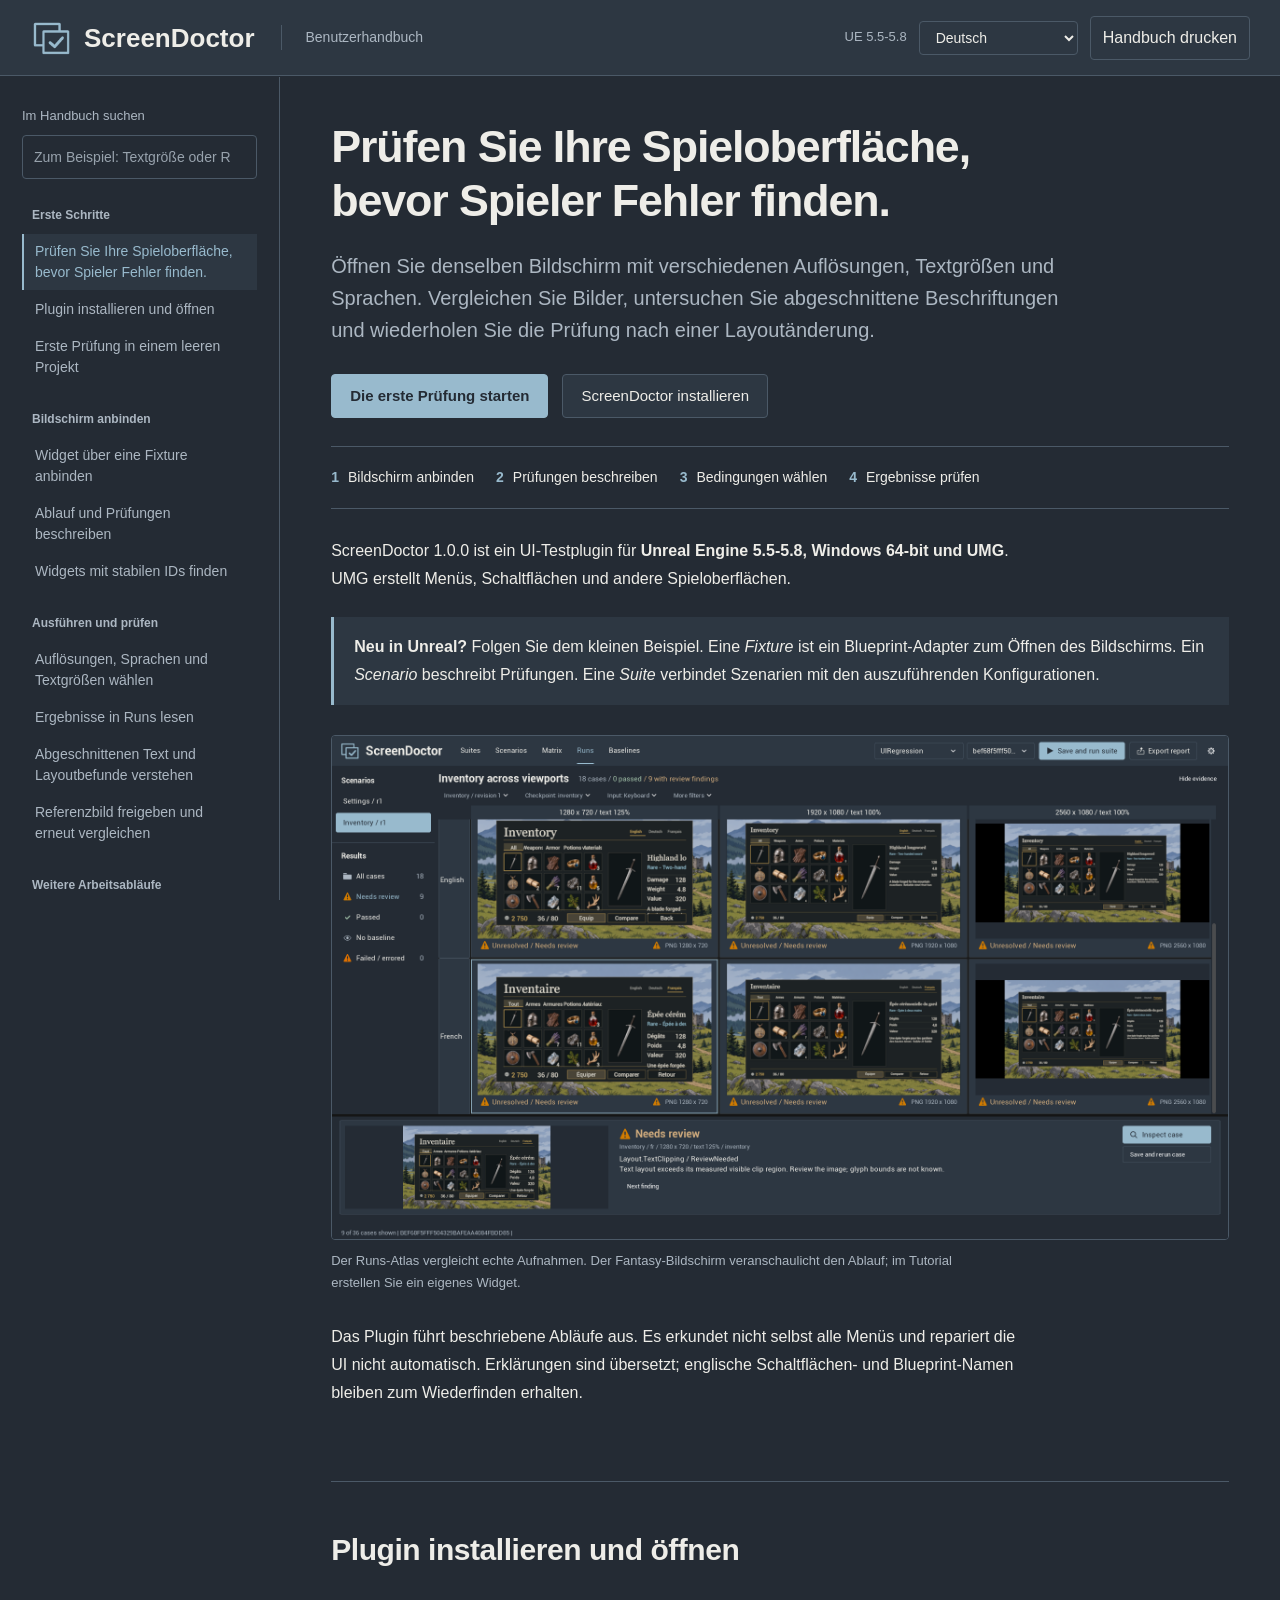
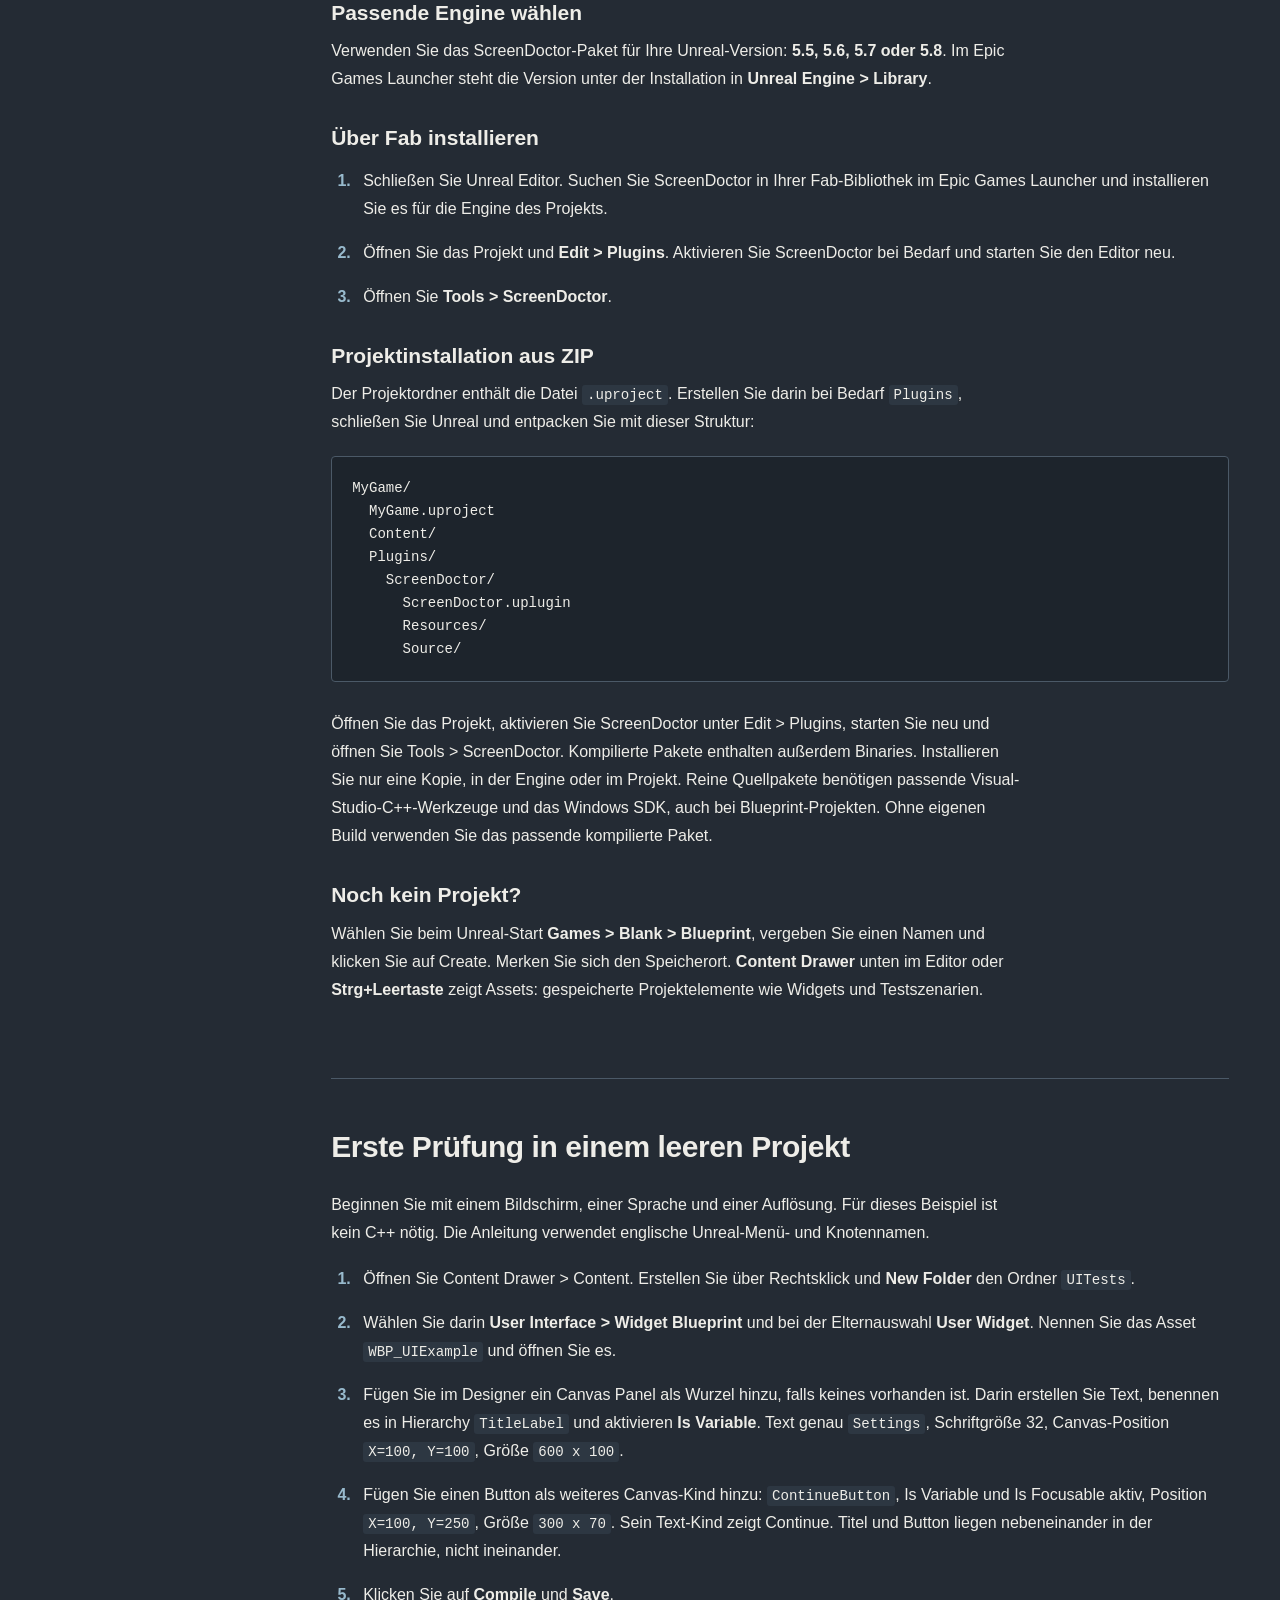
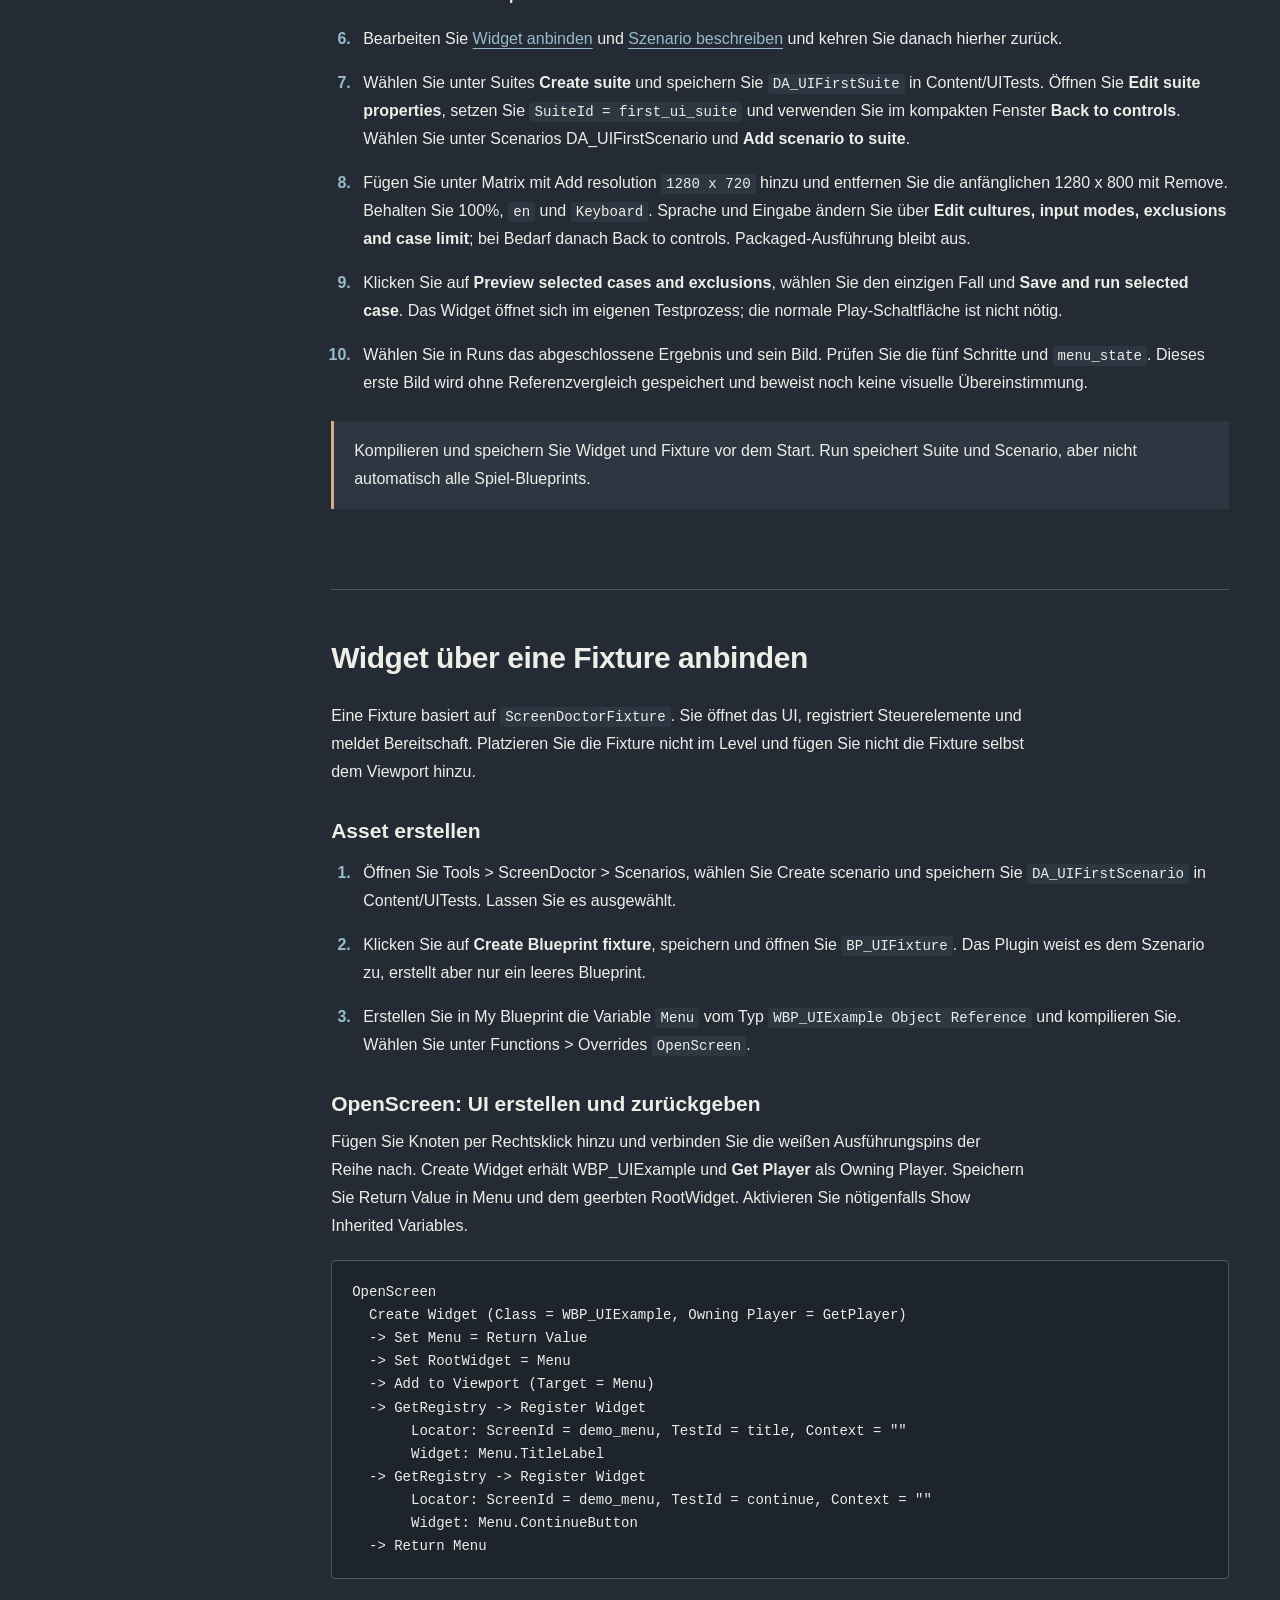
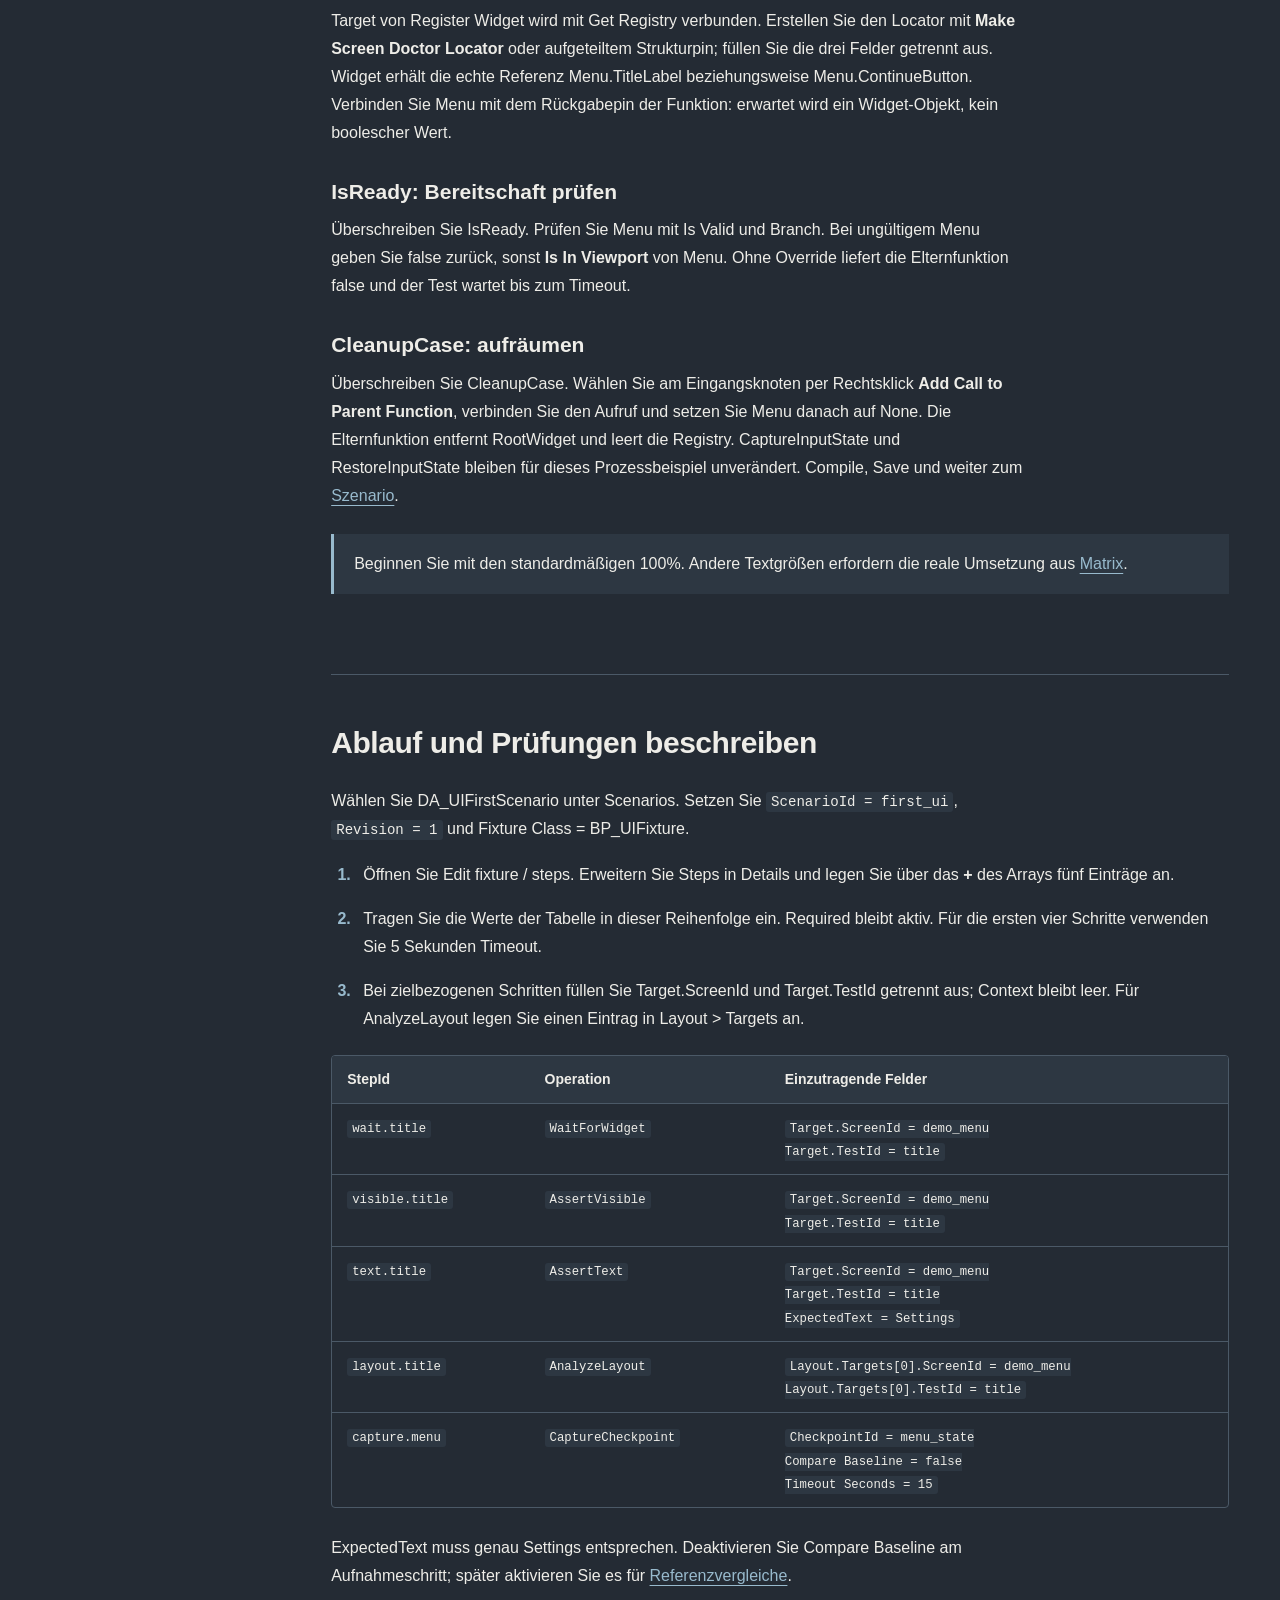
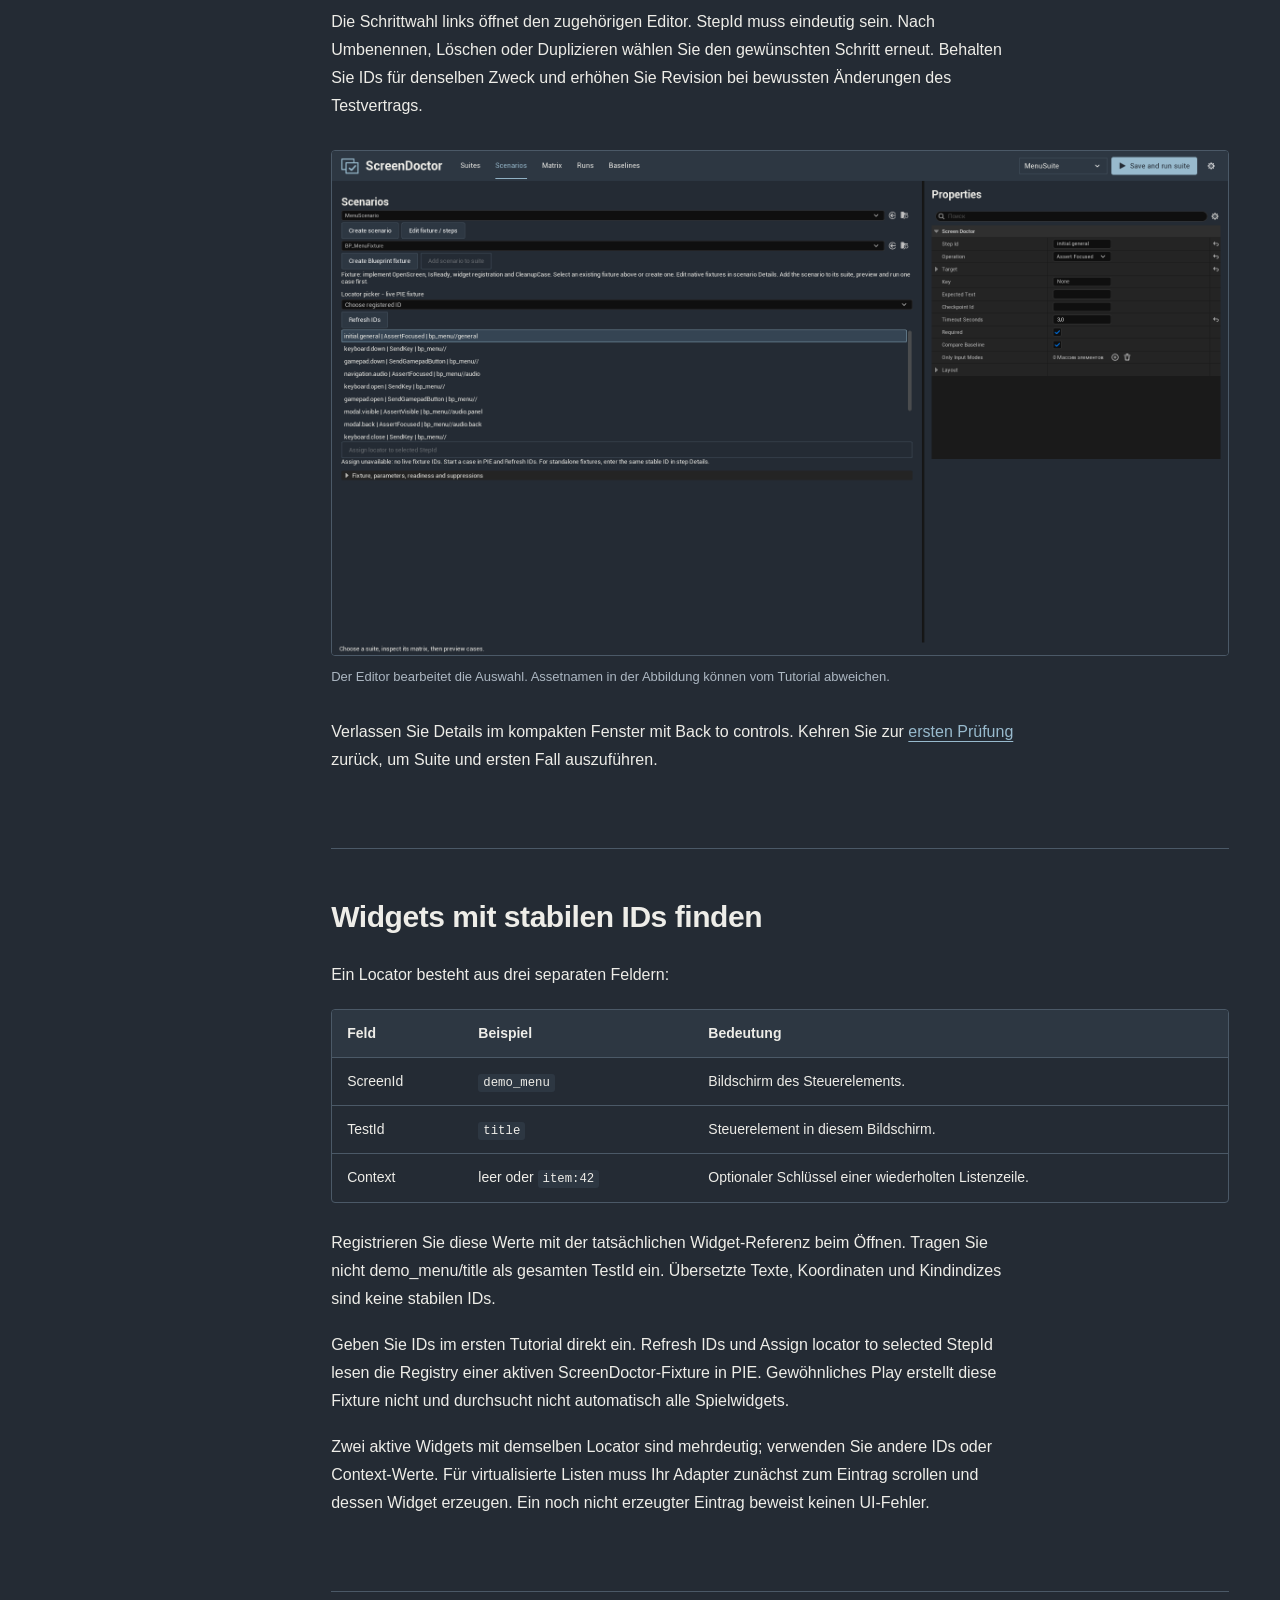
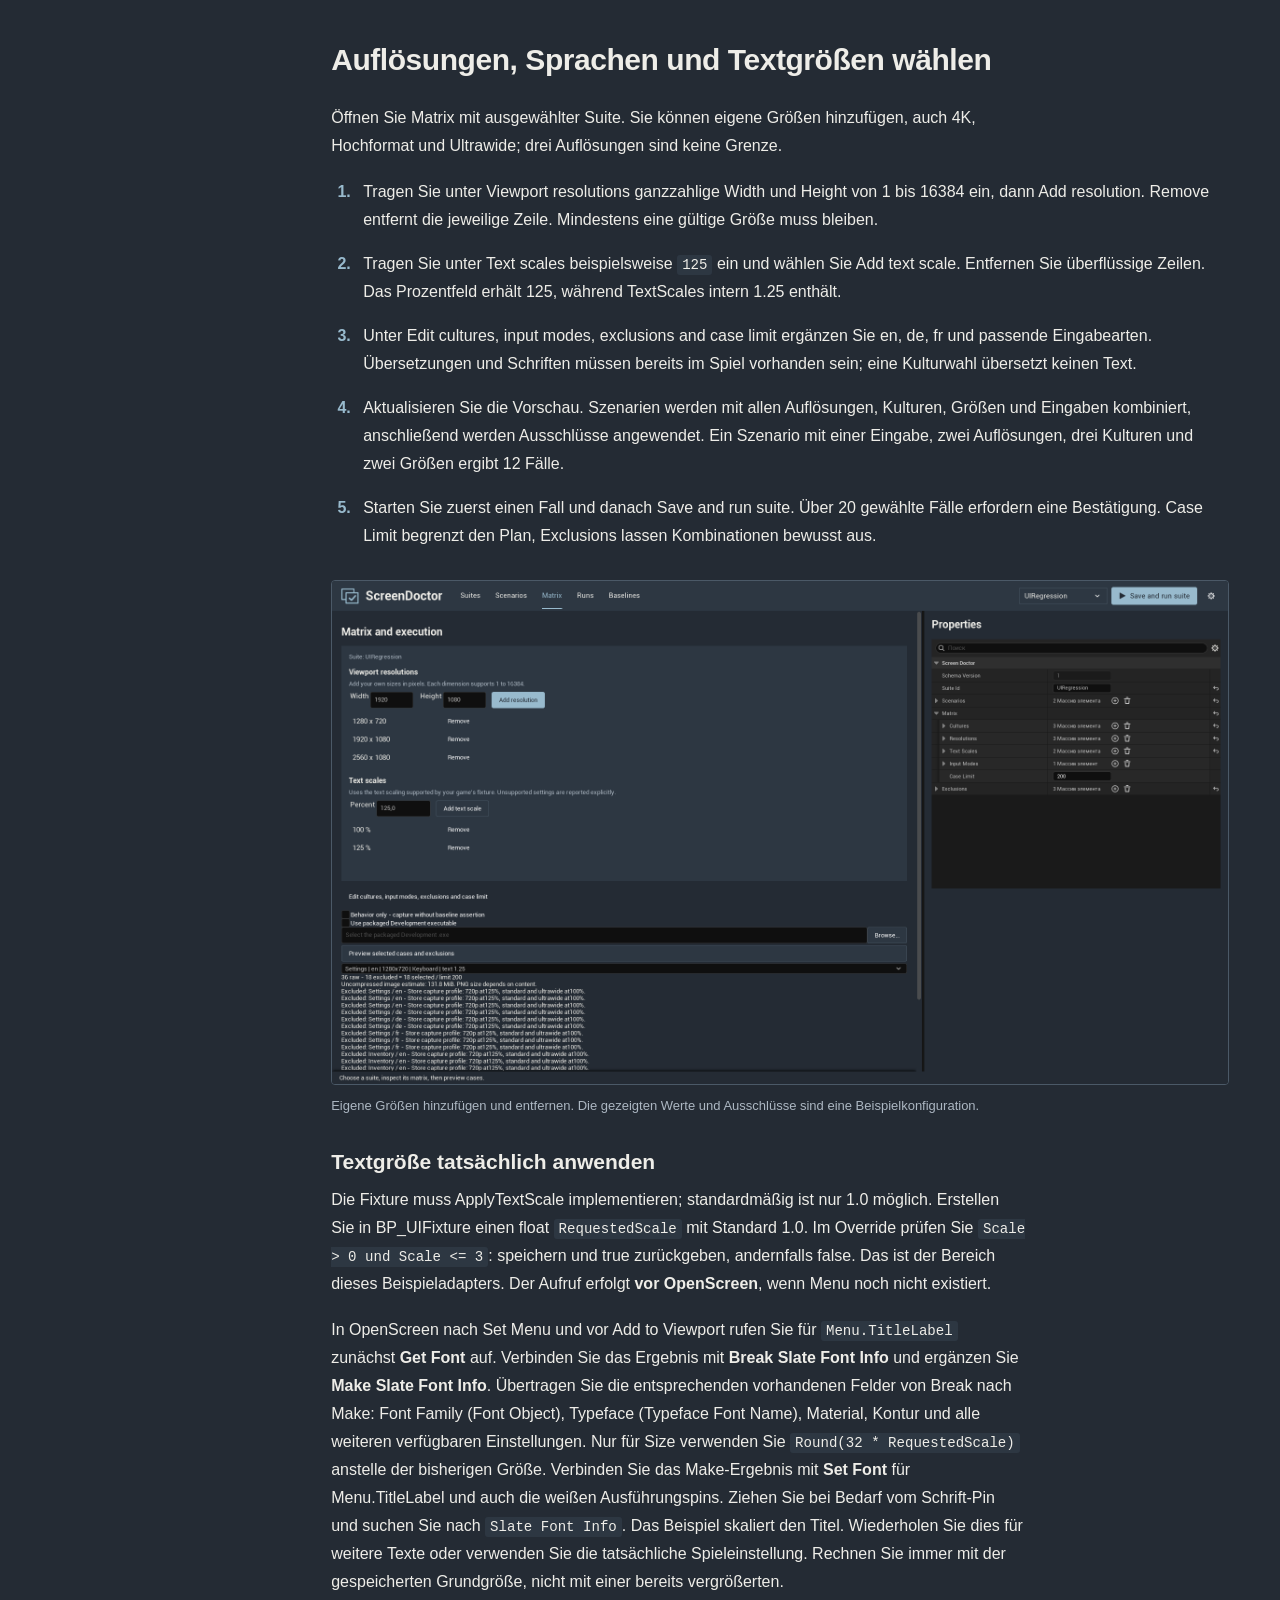
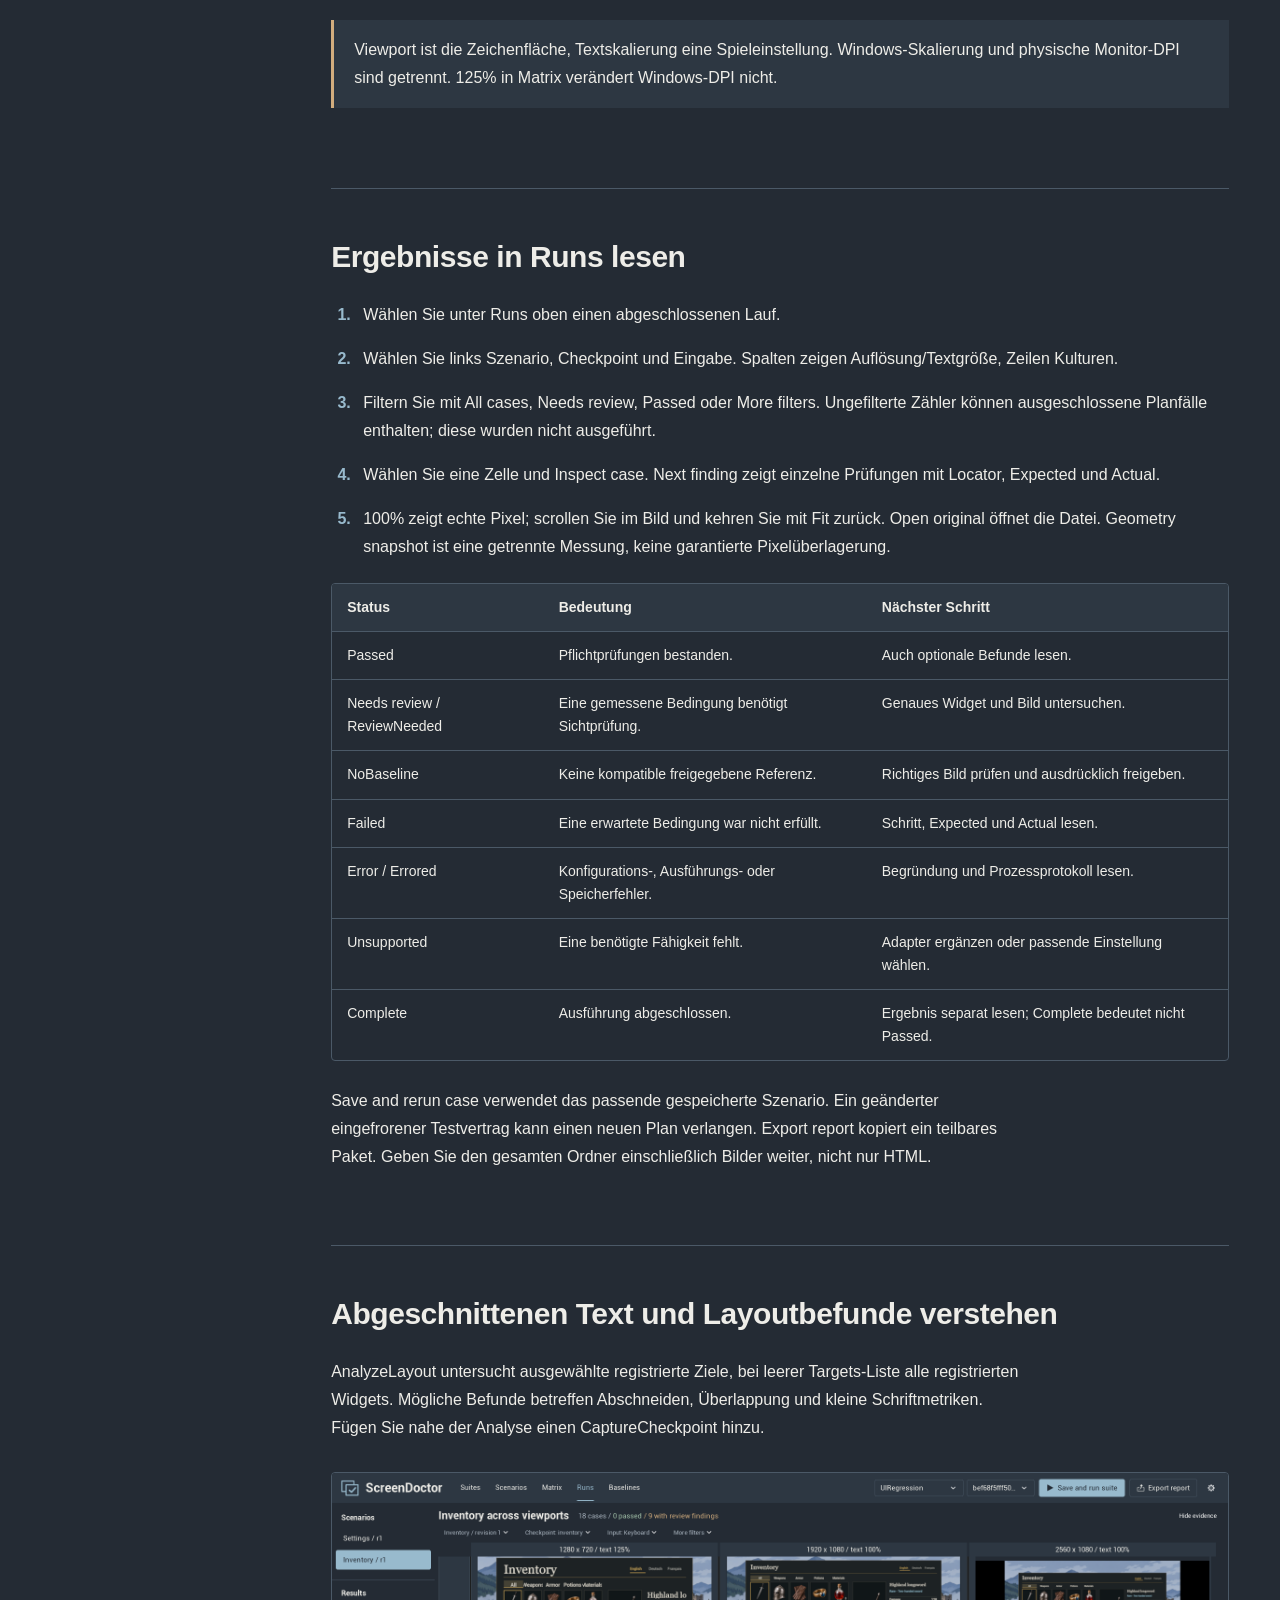
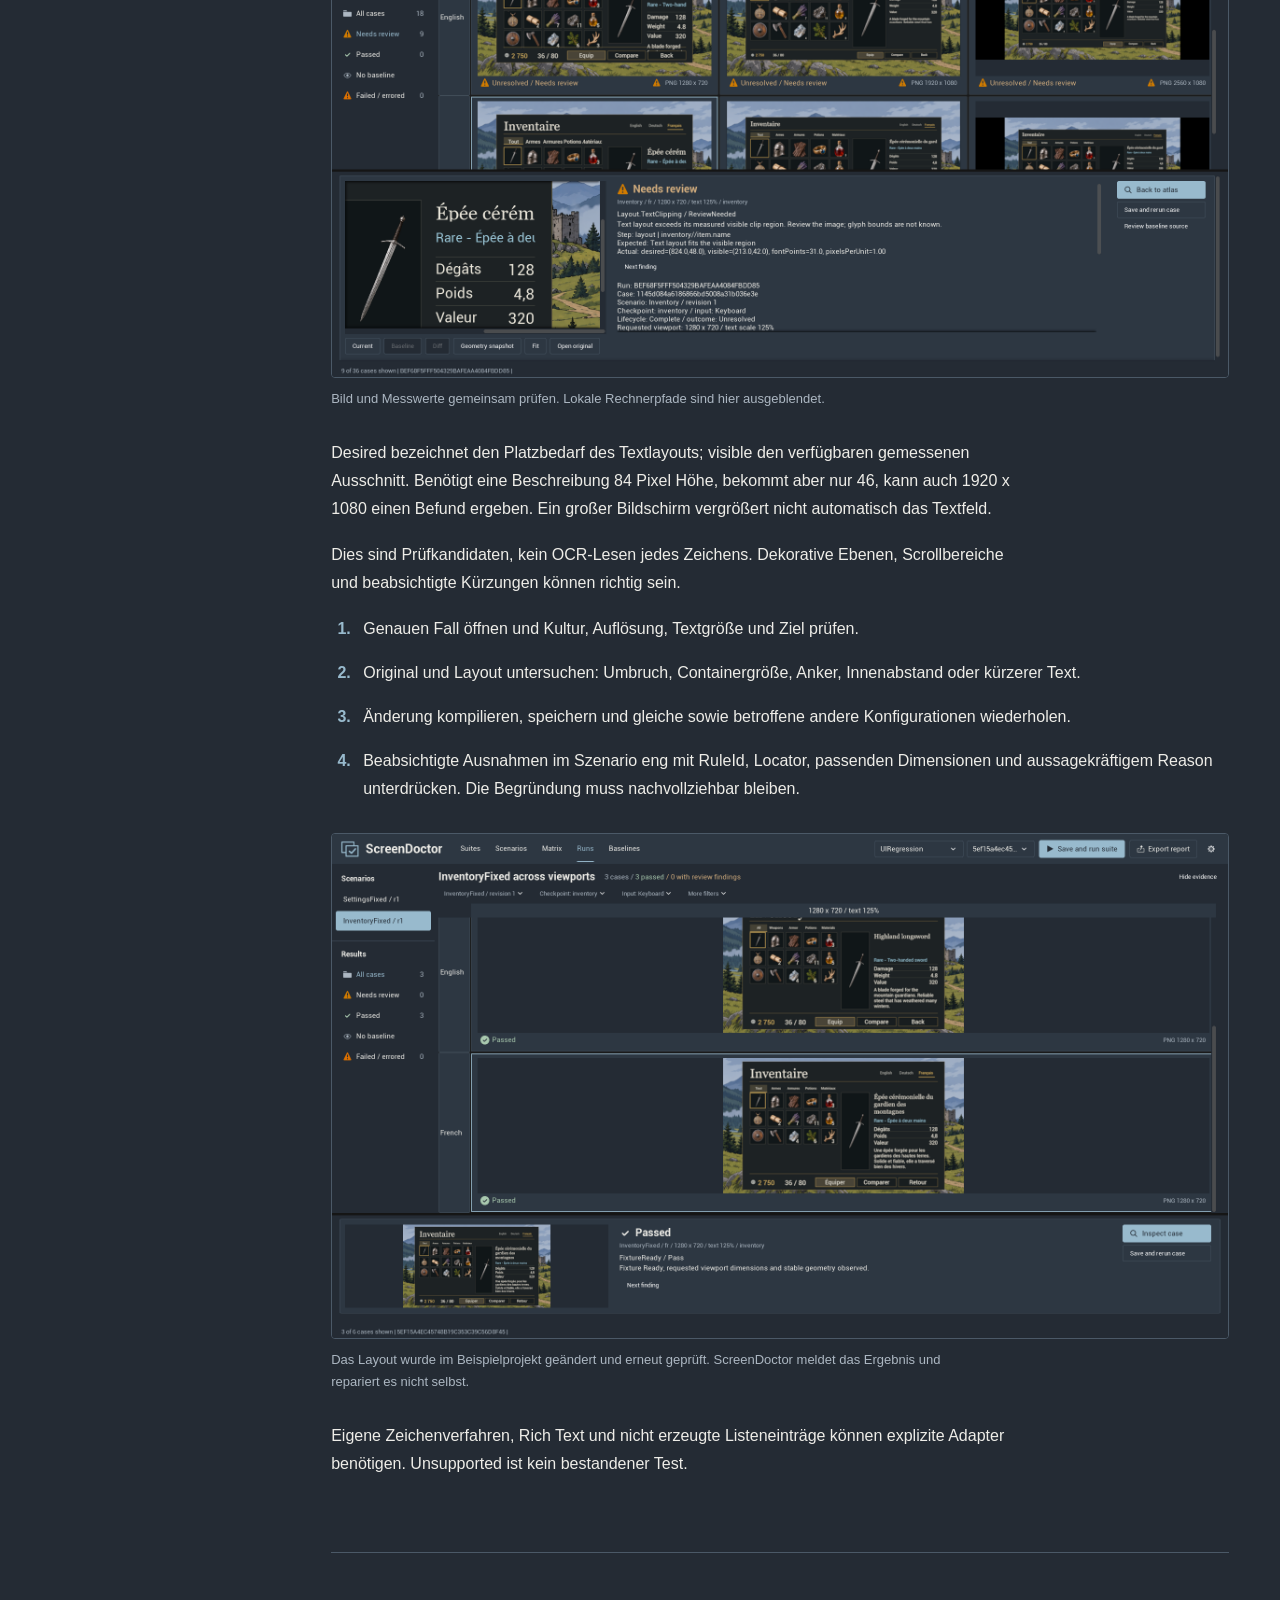
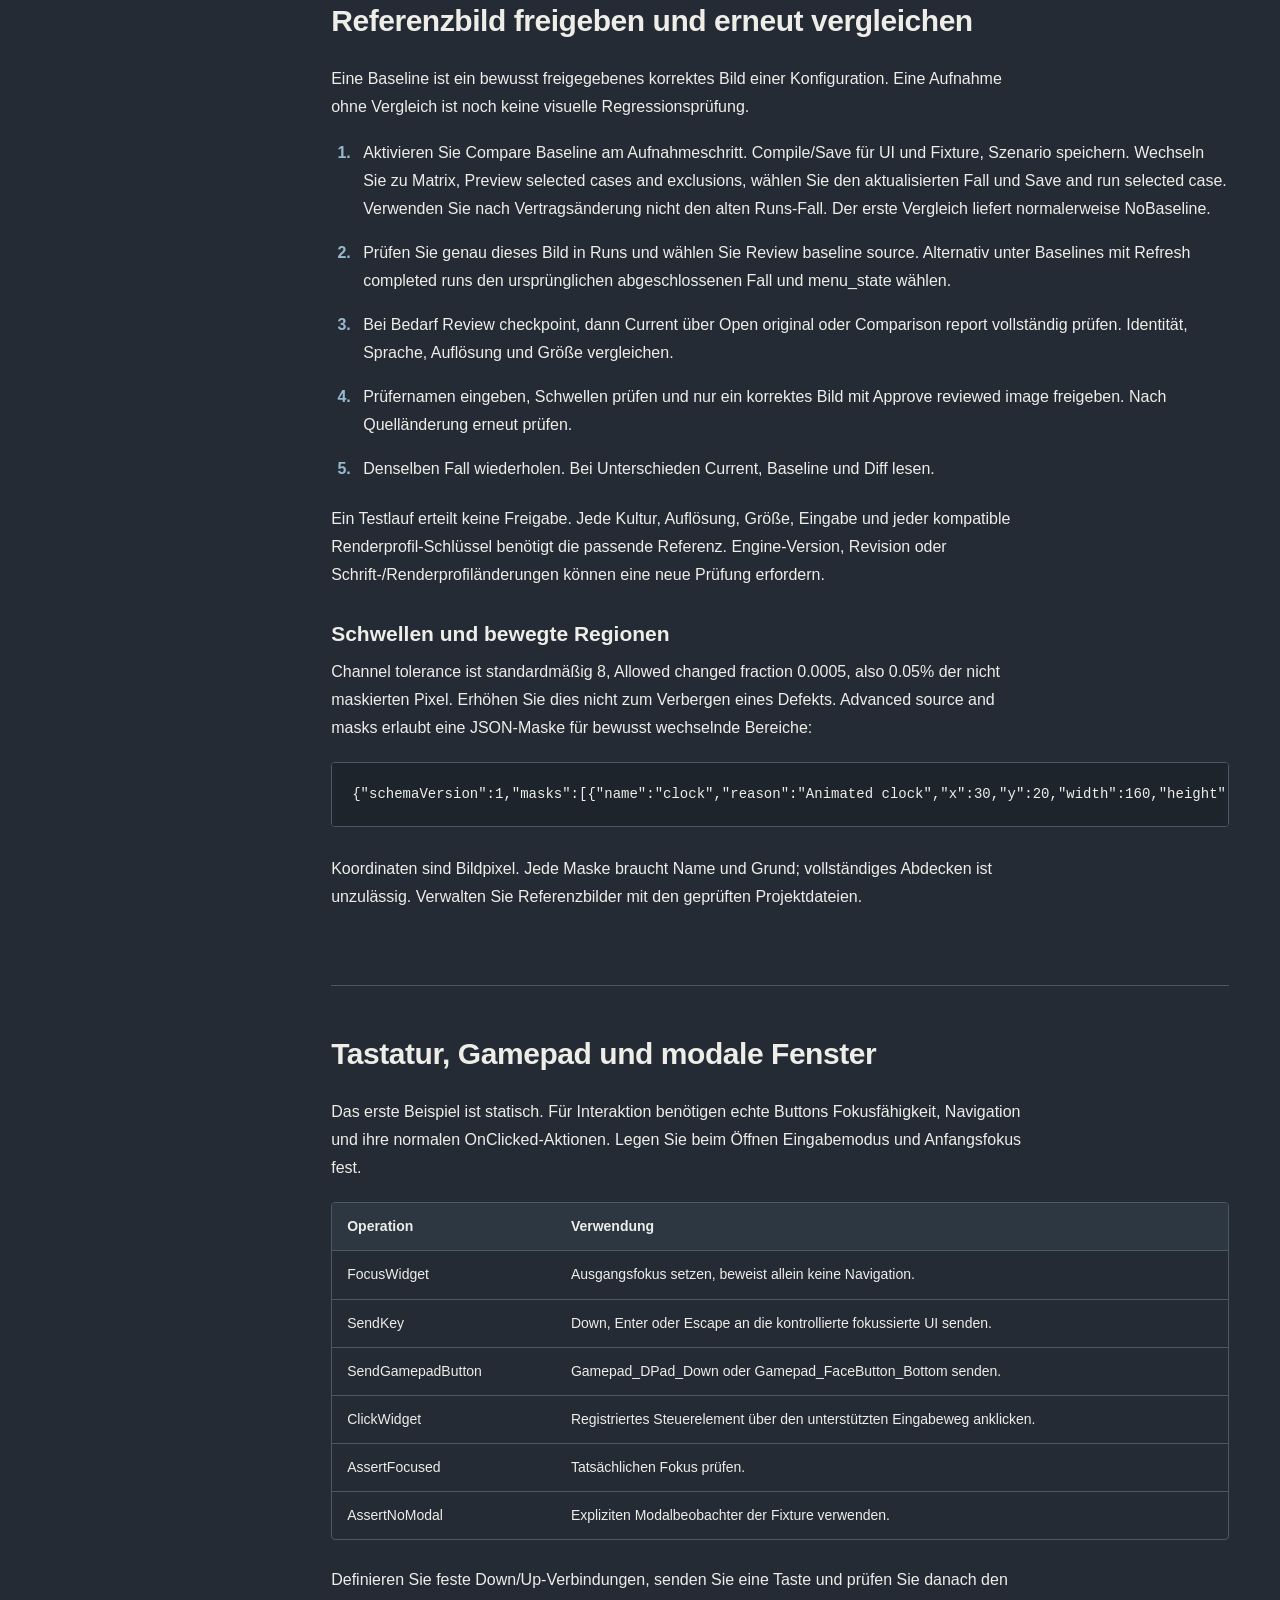
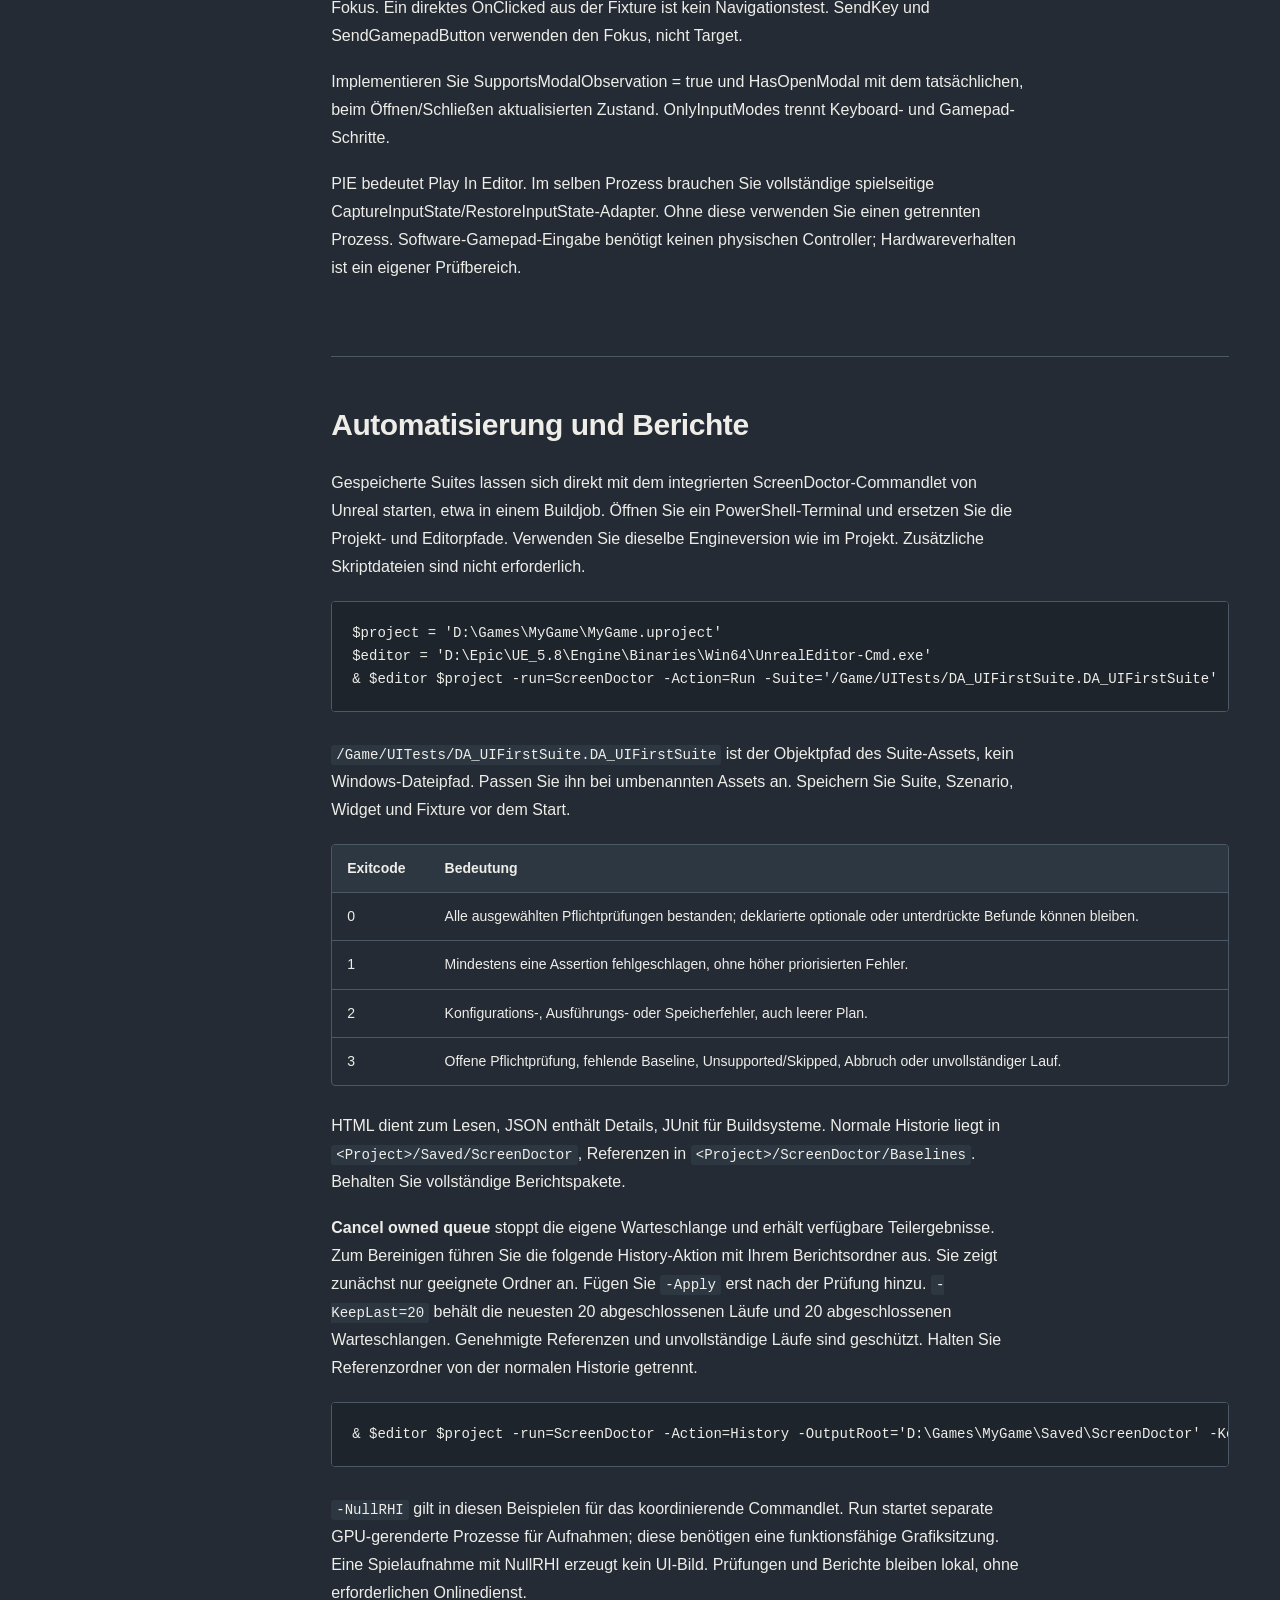
==== commit 3554fbea: "Document native Unreal commandlet automation in all nine languages" ====
--- a/de/index.html
+++ b/de/index.html
@@ -47,9 +47,9 @@
 <section class="doc-section" id="layout" aria-labelledby="layout-title"><h2 id="layout-title">Abgeschnittenen Text und Layoutbefunde verstehen</h2><p>AnalyzeLayout untersucht ausgewählte registrierte Ziele, bei leerer Targets-Liste alle registrierten Widgets. Mögliche Befunde betreffen Abschneiden, Überlappung und kleine Schriftmetriken. Fügen Sie nahe der Analyse einen CaptureCheckpoint hinzu.</p><figure class="screenshot"><a href="../assets/screens/inventory-inspection.png" target="_blank" rel="noopener"><img src="../assets/screens/inventory-inspection.png" alt="Abgeschnittener französischer Gegenstandsname mit Locator und Soll- sowie sichtbarer Größe." width="1920" height="1080" loading="lazy"></a><figcaption>Bild und Messwerte gemeinsam prüfen. Lokale Rechnerpfade sind hier ausgeblendet.</figcaption></figure><p>Desired bezeichnet den Platzbedarf des Textlayouts; visible den verfügbaren gemessenen Ausschnitt. Benötigt eine Beschreibung 84 Pixel Höhe, bekommt aber nur 46, kann auch 1920 x 1080 einen Befund ergeben. Ein großer Bildschirm vergrößert nicht automatisch das Textfeld.</p><p>Dies sind Prüfkandidaten, kein OCR-Lesen jedes Zeichens. Dekorative Ebenen, Scrollbereiche und beabsichtigte Kürzungen können richtig sein.</p><ol class="steps"><li>Genauen Fall öffnen und Kultur, Auflösung, Textgröße und Ziel prüfen.</li><li>Original und Layout untersuchen: Umbruch, Containergröße, Anker, Innenabstand oder kürzerer Text.</li><li>Änderung kompilieren, speichern und gleiche sowie betroffene andere Konfigurationen wiederholen.</li><li>Beabsichtigte Ausnahmen im Szenario eng mit RuleId, Locator, passenden Dimensionen und aussagekräftigem Reason unterdrücken. Die Begründung muss nachvollziehbar bleiben.</li></ol><figure class="screenshot"><a href="../assets/screens/corrected-inventory.png" target="_blank" rel="noopener"><img src="../assets/screens/corrected-inventory.png" alt="Separat korrigiertes Inventar mit Passed und ohne Befunde im gezeigten Szenario." width="1920" height="1080" loading="lazy"></a><figcaption>Das Layout wurde im Beispielprojekt geändert und erneut geprüft. ScreenDoctor meldet das Ergebnis und repariert es nicht selbst.</figcaption></figure><p>Eigene Zeichenverfahren, Rich Text und nicht erzeugte Listeneinträge können explizite Adapter benötigen. Unsupported ist kein bestandener Test.</p></section>
 <section class="doc-section" id="baselines" aria-labelledby="baselines-title"><h2 id="baselines-title">Referenzbild freigeben und erneut vergleichen</h2><p>Eine Baseline ist ein bewusst freigegebenes korrektes Bild einer Konfiguration. Eine Aufnahme ohne Vergleich ist noch keine visuelle Regressionsprüfung.</p><ol class="steps"><li>Aktivieren Sie Compare Baseline am Aufnahmeschritt. Compile/Save für UI und Fixture, Szenario speichern. Wechseln Sie zu Matrix, Preview selected cases and exclusions, wählen Sie den aktualisierten Fall und Save and run selected case. Verwenden Sie nach Vertragsänderung nicht den alten Runs-Fall. Der erste Vergleich liefert normalerweise NoBaseline.</li><li>Prüfen Sie genau dieses Bild in Runs und wählen Sie Review baseline source. Alternativ unter Baselines mit Refresh completed runs den ursprünglichen abgeschlossenen Fall und menu_state wählen.</li><li>Bei Bedarf Review checkpoint, dann Current über Open original oder Comparison report vollständig prüfen. Identität, Sprache, Auflösung und Größe vergleichen.</li><li>Prüfernamen eingeben, Schwellen prüfen und nur ein korrektes Bild mit Approve reviewed image freigeben. Nach Quelländerung erneut prüfen.</li><li>Denselben Fall wiederholen. Bei Unterschieden Current, Baseline und Diff lesen.</li></ol><p>Ein Testlauf erteilt keine Freigabe. Jede Kultur, Auflösung, Größe, Eingabe und jeder kompatible Renderprofil-Schlüssel benötigt die passende Referenz. Engine-Version, Revision oder Schrift-/Renderprofiländerungen können eine neue Prüfung erfordern.</p><h3>Schwellen und bewegte Regionen</h3><p>Channel tolerance ist standardmäßig 8, Allowed changed fraction 0.0005, also 0.05% der nicht maskierten Pixel. Erhöhen Sie dies nicht zum Verbergen eines Defekts. Advanced source and masks erlaubt eine JSON-Maske für bewusst wechselnde Bereiche:</p><pre><code>{"schemaVersion":1,"masks":[{"name":"clock","reason":"Animated clock","x":30,"y":20,"width":160,"height":40}]}</code></pre><p>Koordinaten sind Bildpixel. Jede Maske braucht Name und Grund; vollständiges Abdecken ist unzulässig. Verwalten Sie Referenzbilder mit den geprüften Projektdateien.</p></section>
 <section class="doc-section" id="input" aria-labelledby="input-title"><h2 id="input-title">Tastatur, Gamepad und modale Fenster</h2><p>Das erste Beispiel ist statisch. Für Interaktion benötigen echte Buttons Fokusfähigkeit, Navigation und ihre normalen OnClicked-Aktionen. Legen Sie beim Öffnen Eingabemodus und Anfangsfokus fest.</p><div class="table-scroll"><table><thead><tr><th scope="col">Operation</th><th scope="col">Verwendung</th></tr></thead><tbody><tr><td>FocusWidget</td><td>Ausgangsfokus setzen, beweist allein keine Navigation.</td></tr><tr><td>SendKey</td><td>Down, Enter oder Escape an die kontrollierte fokussierte UI senden.</td></tr><tr><td>SendGamepadButton</td><td>Gamepad_DPad_Down oder Gamepad_FaceButton_Bottom senden.</td></tr><tr><td>ClickWidget</td><td>Registriertes Steuerelement über den unterstützten Eingabeweg anklicken.</td></tr><tr><td>AssertFocused</td><td>Tatsächlichen Fokus prüfen.</td></tr><tr><td>AssertNoModal</td><td>Expliziten Modalbeobachter der Fixture verwenden.</td></tr></tbody></table></div><p>Definieren Sie feste Down/Up-Verbindungen, senden Sie eine Taste und prüfen Sie danach den Fokus. Ein direktes OnClicked aus der Fixture ist kein Navigationstest. SendKey und SendGamepadButton verwenden den Fokus, nicht Target.</p><p>Implementieren Sie SupportsModalObservation = true und HasOpenModal mit dem tatsächlichen, beim Öffnen/Schließen aktualisierten Zustand. OnlyInputModes trennt Keyboard- und Gamepad-Schritte.</p><p>PIE bedeutet Play In Editor. Im selben Prozess brauchen Sie vollständige spielseitige CaptureInputState/RestoreInputState-Adapter. Ohne diese verwenden Sie einen getrennten Prozess. Software-Gamepad-Eingabe benötigt keinen physischen Controller; Hardwareverhalten ist ein eigener Prüfbereich.</p></section>
-<section class="doc-section" id="automation" aria-labelledby="automation-title"><h2 id="automation-title">Automatisierung und Berichte</h2><p>Gespeicherte Assets lassen sich über PowerShell etwa in einem Buildjob starten. Öffnen Sie ein Terminal im Projektordner und ersetzen Sie die Beispielpfade. Bei Engine-Installation verwenden Sie deren Plugin-Scripts-Ordner.</p><pre><code>$project = 'D:\Games\MyGame\MyGame.uproject'
-$engine = 'D:\Epic\UE_5.8'
-.\Plugins\ScreenDoctor\Scripts\Run-ScreenDoctorSuite.ps1   -ProjectFile $project -EngineRoot $engine   -SuiteAsset '/Game/UITests/DA_UIFirstSuite.DA_UIFirstSuite'   -Mode EditorStandalone</code></pre><p><code>/Game/UITests/DA_UIFirstSuite.DA_UIFirstSuite</code> ist ein Asset-Objektpfad, kein Windows-Dateipfad. Passen Sie ihn an umbenannte Assets an. Die Skripte liegen unter Scripts im Plugin.</p><div class="table-scroll"><table><thead><tr><th scope="col">Exitcode</th><th scope="col">Bedeutung</th></tr></thead><tbody><tr><td>0</td><td>Alle ausgewählten Pflichtprüfungen bestanden; deklarierte optionale oder unterdrückte Befunde können bleiben.</td></tr><tr><td>1</td><td>Mindestens eine Assertion fehlgeschlagen, ohne höher priorisierten Fehler.</td></tr><tr><td>2</td><td>Konfigurations-, Ausführungs- oder Speicherfehler, auch leerer Plan.</td></tr><tr><td>3</td><td>Offene Pflichtprüfung, fehlende Baseline, Unsupported/Skipped, Abbruch oder unvollständiger Lauf.</td></tr></tbody></table></div><p>HTML dient zum Lesen, JSON enthält Details, JUnit für Buildsysteme. Normale Historie liegt in <code>&lt;Project&gt;/Saved/ScreenDoctor</code>, Referenzen in <code>&lt;Project&gt;/ScreenDoctor/Baselines</code>. Behalten Sie vollständige Berichtspakete.</p><p>Cancel owned queue stoppt die eigene Warteschlange und erhält verfügbare Teilergebnisse. Clear-ScreenDoctorHistory.ps1 zeigt die bereinigbaren Ordner zuerst an und löscht erst mit -Apply. Referenzen nicht wie gewöhnliche Laufhistorie löschen.</p><p>Aufnahmen brauchen eine reale GPU-Renderumgebung; NullRHI erzeugt kein UI-Bild. Die Prüfungen und Berichte bleiben lokal und benötigen keinen Onlinedienst.</p></section>
+<section class="doc-section" id="automation" aria-labelledby="automation-title"><h2 id="automation-title">Automatisierung und Berichte</h2><p>Gespeicherte Suites lassen sich direkt mit dem integrierten ScreenDoctor-Commandlet von Unreal starten, etwa in einem Buildjob. Öffnen Sie ein PowerShell-Terminal und ersetzen Sie die Projekt- und Editorpfade. Verwenden Sie dieselbe Engineversion wie im Projekt. Zusätzliche Skriptdateien sind nicht erforderlich.</p><pre><code>$project = 'D:\Games\MyGame\MyGame.uproject'
+$editor = 'D:\Epic\UE_5.8\Engine\Binaries\Win64\UnrealEditor-Cmd.exe'
+&amp; $editor $project -run=ScreenDoctor -Action=Run -Suite='/Game/UITests/DA_UIFirstSuite.DA_UIFirstSuite' -Mode=EditorStandalone -NullRHI -unattended</code></pre><p><code>/Game/UITests/DA_UIFirstSuite.DA_UIFirstSuite</code> ist der Objektpfad des Suite-Assets, kein Windows-Dateipfad. Passen Sie ihn bei umbenannten Assets an. Speichern Sie Suite, Szenario, Widget und Fixture vor dem Start.</p><div class="table-scroll"><table><thead><tr><th scope="col">Exitcode</th><th scope="col">Bedeutung</th></tr></thead><tbody><tr><td>0</td><td>Alle ausgewählten Pflichtprüfungen bestanden; deklarierte optionale oder unterdrückte Befunde können bleiben.</td></tr><tr><td>1</td><td>Mindestens eine Assertion fehlgeschlagen, ohne höher priorisierten Fehler.</td></tr><tr><td>2</td><td>Konfigurations-, Ausführungs- oder Speicherfehler, auch leerer Plan.</td></tr><tr><td>3</td><td>Offene Pflichtprüfung, fehlende Baseline, Unsupported/Skipped, Abbruch oder unvollständiger Lauf.</td></tr></tbody></table></div><p>HTML dient zum Lesen, JSON enthält Details, JUnit für Buildsysteme. Normale Historie liegt in <code>&lt;Project&gt;/Saved/ScreenDoctor</code>, Referenzen in <code>&lt;Project&gt;/ScreenDoctor/Baselines</code>. Behalten Sie vollständige Berichtspakete.</p><p><strong>Cancel owned queue</strong> stoppt die eigene Warteschlange und erhält verfügbare Teilergebnisse. Zum Bereinigen führen Sie die folgende History-Aktion mit Ihrem Berichtsordner aus. Sie zeigt zunächst nur geeignete Ordner an. Fügen Sie <code>-Apply</code> erst nach der Prüfung hinzu. <code>-KeepLast=20</code> behält die neuesten 20 abgeschlossenen Läufe und 20 abgeschlossenen Warteschlangen. Genehmigte Referenzen und unvollständige Läufe sind geschützt. Halten Sie Referenzordner von der normalen Historie getrennt.</p><pre><code>&amp; $editor $project -run=ScreenDoctor -Action=History -OutputRoot='D:\Games\MyGame\Saved\ScreenDoctor' -KeepLast=20 -NullRHI -unattended</code></pre><p><code>-NullRHI</code> gilt in diesen Beispielen für das koordinierende Commandlet. Run startet separate GPU-gerenderte Prozesse für Aufnahmen; diese benötigen eine funktionsfähige Grafiksitzung. Eine Spielaufnahme mit NullRHI erzeugt kein UI-Bild. Prüfungen und Berichte bleiben lokal, ohne erforderlichen Onlinedienst.</p></section>
 <section class="doc-section" id="packaging" aria-labelledby="packaging-title"><h2 id="packaging-title">Ein Development-Spielpaket prüfen</h2><p>Ein Paket läuft außerhalb des Editors. Verwenden Sie <strong>Development</strong>, wenn der ScreenDoctor-Runner benötigt wird. Shipping und Test schließen ihn aus.</p><ol class="steps"><li>Wählen Sie in Edit &gt; Project Settings &gt; Packaging die benötigten Maps und Kulturen.</li><li>Nehmen Sie den Ordner mit Fixture, Widget, Szenario und Suite in Additional Asset Directories to Cook auf, falls keine anderen Referenzen ihn einschließen. Hier ist das <code>/Game/UITests</code>. Cook bereitet Inhalte für das Spiel vor; Editorverfügbarkeit allein reicht nicht.</li><li>Erstellen Sie Win64 Development mit den Werkzeugen Ihrer Unreal-Installation.</li><li>Aktivieren Sie in Matrix Use packaged Development executable und wählen Sie mit Browse... die echte Development-.exe.</li><li>Plan ansehen, einen Fall ausführen und Viewport, Kultur sowie Artefakte prüfen, dann die Suite starten.</li></ol><p>Fehlende Übersetzungen und Schriften müssen im Paket enthalten sein. Die Anleitung gilt für UE 5.5-5.8; halten Sie Plugin und Engine für Lauf und Referenzprüfung passend.</p></section>
 <section class="doc-section" id="troubleshooting" aria-labelledby="troubleshooting-title"><h2 id="troubleshooting-title">Wenn etwas nicht funktioniert</h2><div class="table-scroll"><table><thead><tr><th scope="col">Problem</th><th scope="col">Zuerst prüfen</th></tr></thead><tbody><tr><td>ScreenDoctor fehlt in Tools.</td><td>In Edit > Plugins aktivieren, neu starten, passende Version und ScreenDoctor.uplugin-Ordnerstruktur prüfen.</td></tr><tr><td>Module fehlen.</td><td>Passende Binärdateien verwenden oder mit benötigter C++-Toolchain bauen; doppelte Installationen vermeiden.</td></tr><tr><td>Run deaktiviert oder Plan leer.</td><td>Suite wählen, Szenario hinzufügen, Fixture und Schritte setzen, pro Matrix-Achse einen Wert behalten; Begründung lesen.</td></tr><tr><td>Kein Bildschirm oder Bereitschafts-Timeout.</td><td>OpenScreen/IsReady implementieren, Menu zurückgeben, RootWidget setzen, Add to Viewport; beide Blueprints kompilieren und speichern.</td></tr><tr><td>Ziel nicht gefunden.</td><td>Felder ScreenId/TestId/Context, lebende Referenz, doppelte IDs und Erzeugungszeit des Eintrags prüfen.</td></tr><tr><td>125% Unsupported oder ohne Wirkung.</td><td>ApplyTextScale implementieren: vor OpenScreen merken, nach Create Widget anwenden; zunächst 100% verwenden.</td></tr><tr><td>Kultur geändert, Text unverändert.</td><td>Lokalisierbare FText/String Tables, Übersetzungen und Schriften bereitstellen. Matrix übersetzt nicht.</td></tr><tr><td>Erster Vergleich NoBaseline.</td><td>Korrektes Bild prüfen, ausdrücklich freigeben und denselben Fall wiederholen.</td></tr><tr><td>Großes Bild braucht Prüfung.</td><td>Der konkrete Textcontainer kann weiterhin zu klein sein.</td></tr><tr><td>Baseline/Diff deaktiviert.</td><td>Artefakt fehlt für diesen Fall; Vergleichsstatus prüfen, kein Nachbarbild wird eingesetzt.</td></tr><tr><td>Bild oder Speicherung fehlt.</td><td>GPU, Speicherplatz, Schreibrechte und Fehlermeldung prüfen; Recovery und Protokoll behalten.</td></tr><tr><td>Fokus/Modal Unsupported.</td><td>Beobachtungs- oder Eingabeadapter ergänzen, nicht als Erfolg behandeln.</td></tr></tbody></table></div></section>
 <section class="doc-section" id="faq" aria-labelledby="faq-title"><h2 id="faq-title">Häufige Fragen</h2><details><summary>Sind mehr als drei Auflösungen möglich?</summary><p>Ja. Eigene Größen in Matrix hinzufügen und entfernen. Drei Beispielspalten sind keine Grenze.</p></details><details><summary>Ändert 125% die Windows-Skalierung?</summary><p>Nein. Es fordert die von Spiel oder Fixture implementierte Textgröße an. Monitor-DPI ist getrennt.</p></details><details><summary>Werden nach Installation alle Spielmenüs erfasst?</summary><p>Nein. Binden Sie Bildschirme oder Bildschirmgruppen mit Fixture, stabilen IDs und Szenarioschritten an.</p></details><details><summary>Ist Needs review bereits ein bewiesener Fehler?</summary><p>Nein. Prüfen Sie Bild und Messwerte; gewollte Kürzungen oder dekorative Überlappungen können korrekt sein.</p></details><details><summary>Gibt erneutes Ausführen das Bild frei?</summary><p>Nein. Freigabe benötigt getrennte Sichtprüfung und Approve reviewed image.</p></details><details><summary>Sind Fantasy-UI und Tutorial-Assets im Plugin enthalten?</summary><p>Die Fantasy-UI gehört zu einem getrennten Illustrationsprojekt. Das kleine UMG-Beispiel erstellen Sie anhand dieser Anleitung; Installation erzeugt diese Spielassets nicht.</p></details><details><summary>Brauche ich ein Cloudkonto?</summary><p>Nein. ScreenDoctor führt Tests mit Unreal aus und erstellt lokale Berichte.</p></details></section>
